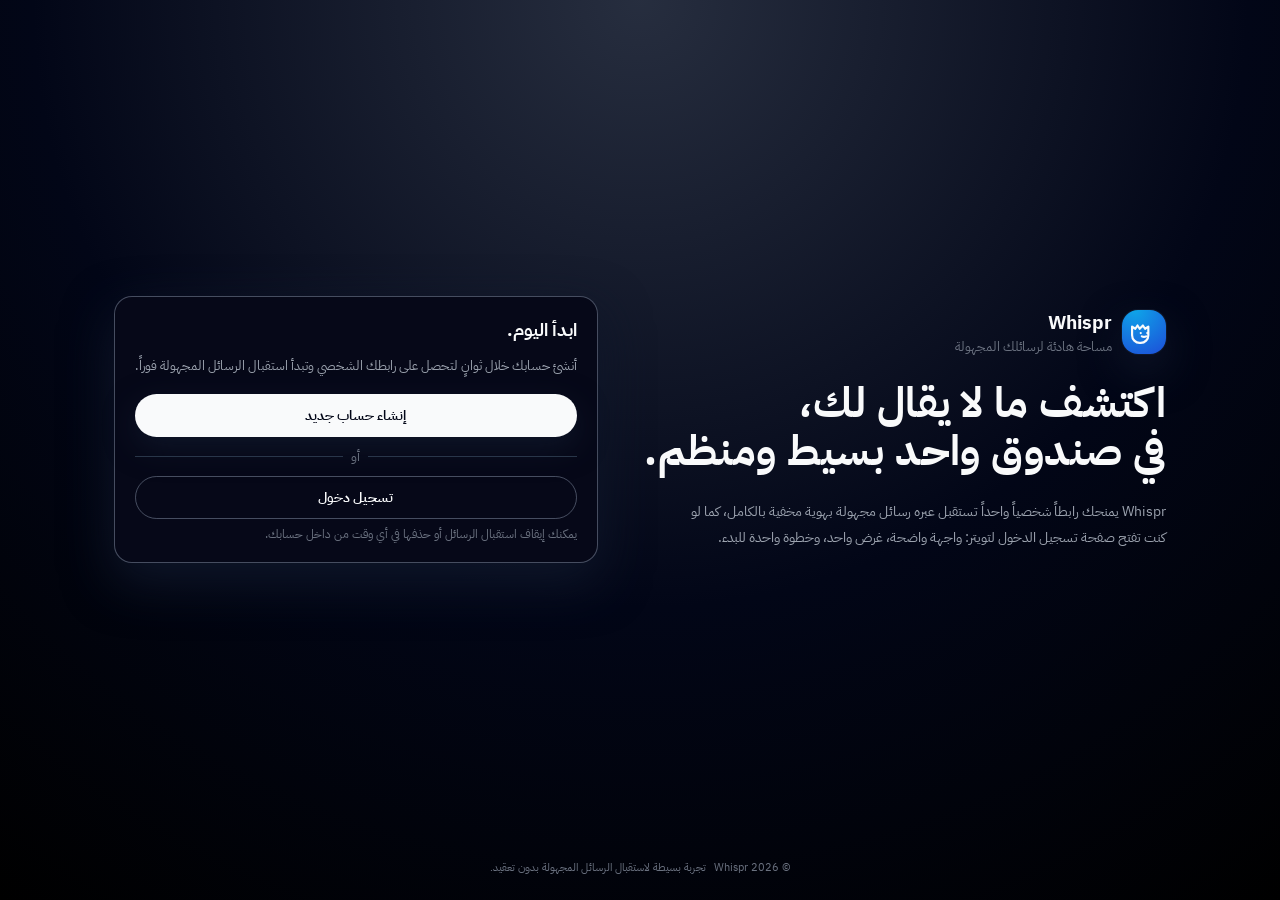
==== landing.html @ b6a21932 "redesign: rebuild landing.html into a two-column layout inspired by Twitter web login (large brand/m" ====
<!DOCTYPE html>
<html lang="ar" dir="rtl">
<head>
  <meta charset="UTF-8"/>
  <meta name="viewport" content="width=device-width,initial-scale=1.0"/>
  <title>Whispr — صفحة البداية</title>
  <meta name="description" content="Whispr يمنحك رابطاً شخصياً واحداً تستقبل عبره رسائل مجهولة بهوية مخفية بالكامل، في واجهة بسيطة تشبه تجربة تسجيل الدخول لتويتر."/>
  <link rel="preconnect" href="https://fonts.googleapis.com">
  <link rel="preconnect" href="https://fonts.gstatic.com" crossorigin>
  <link href="https://fonts.googleapis.com/css2?family=IBM+Plex+Sans+Arabic:wght@300;400;500;600;700&display=swap" rel="stylesheet">
  <style>
    :root{
      --bg:#000000;
      --surface:#050815;
      --surface-card:#060818;
      --border:rgba(148,163,184,.45);
      --primary:#1d9bf0;
      --primary-soft:rgba(29,155,240,.18);
      --accent:#00d4ff;
      --text:#f9fafb;
      --muted:#9ca3af;
      --muted-soft:#6b7280;
      --r-lg:18px;--r-full:999px;
      --ease:cubic-bezier(.25,.8,.25,1);
      --font:'IBM Plex Sans Arabic',system-ui,sans-serif;
    }
    *,*::before,*::after{box-sizing:border-box;margin:0;padding:0;}
    html,body{min-height:100%;}
    body{
      font-family:var(--font);
      background:radial-gradient(circle at top,rgba(15,23,42,.9),#020617 55%,#000 100%);
      color:var(--text);
      -webkit-font-smoothing:antialiased;
      text-rendering:optimizeLegibility;
    }
    a{text-decoration:none;color:inherit;}
    button{font-family:var(--font);cursor:pointer;border:none;background:none;}

    .shell{
      min-height:100vh;
      display:flex;flex-direction:column;
      padding:16px 16px 24px;
    }
    .content{
      flex:1;
      max-width:1120px;
      margin:0 auto;
      display:grid;
      grid-template-columns:minmax(0,1.1fr) minmax(0,1fr);
      gap:36px;
      align-items:center;
    }

    .brand-side{
      display:flex;flex-direction:column;gap:24px;
    }
    .brand-logo{
      display:flex;align-items:center;gap:10px;
    }
    .brand-mark{
      width:44px;height:44px;border-radius:16px;
      display:flex;align-items:center;justify-content:center;
      background:radial-gradient(circle at 30% 0%,#0ea5e9,#1d4ed8);
      box-shadow:0 0 0 1px rgba(15,23,42,1),0 16px 40px rgba(15,23,42,1);
    }
    .brand-mark svg{color:#f9fafb;}
    .brand-text-main{font-size:1.2rem;font-weight:700;}
    .brand-text-sub{font-size:.8rem;color:var(--muted-soft);}

    .brand-heading{
      font-size:clamp(2rem,3.3vw,2.6rem);
      line-height:1.15;font-weight:800;
      letter-spacing:.01em;
    }
    .brand-heading span{
      display:block;
    }

    .brand-copy{
      font-size:.9rem;color:var(--muted);
      max-width:30rem;line-height:1.8;
    }

    .auth-side{
      display:flex;flex-direction:column;gap:16px;
      align-items:stretch;
    }
    .auth-card{
      border-radius:var(--r-lg);
      padding:20px 20px 18px;
      background:var(--surface-card);
      border:1px solid rgba(148,163,184,.45);
      box-shadow:0 18px 50px rgba(15,23,42,1);
    }
    .auth-title{
      font-size:1.1rem;font-weight:700;margin-bottom:12px;
    }
    .auth-sub{
      font-size:.82rem;color:var(--muted);margin-bottom:18px;line-height:1.6;
    }

    .btn{
      display:inline-flex;align-items:center;justify-content:center;gap:6px;
      padding:10px 16px;border-radius:var(--r-full);
      font-size:.85rem;font-weight:600;
      border:1px solid transparent;white-space:nowrap;width:100%;
      transition:background .18s var(--ease),border-color .18s var(--ease),transform .18s var(--ease),box-shadow .18s var(--ease),color .18s var(--ease);
    }
    .btn-primary{
      background:#f9fafb;color:#020617;
      box-shadow:0 10px 30px rgba(15,23,42,.9);
    }
    .btn-primary:hover{transform:translateY(-1px);box-shadow:0 18px 40px rgba(15,23,42,1);}
    .btn-outline{
      background:transparent;
      border-color:var(--border);
      color:var(--text);
    }
    .btn-outline:hover{background:#020617;}

    .auth-divider{
      display:flex;align-items:center;gap:8px;margin:10px 0;font-size:.8rem;color:var(--muted-soft);
    }
    .auth-divider::before,
    .auth-divider::after{
      content:"";flex:1;height:1px;background:rgba(51,65,85,.8);
    }

    .hint{
      font-size:.78rem;color:var(--muted-soft);margin-top:6px;line-height:1.5;
    }

    .footer{
      max-width:1120px;margin:16px auto 0;
      font-size:.7rem;color:var(--muted-soft);
      display:flex;flex-wrap:wrap;gap:8px;justify-content:flex-start;
    }

    @media (max-width:900px){
      .shell{padding:12px 14px 18px;}
      .content{grid-template-columns:1fr;gap:28px;}
      .brand-side{margin-top:32px;}
      .brand-heading{font-size:clamp(1.8rem,5vw,2.1rem);}
      .brand-copy{font-size:.86rem;}
      .auth-side{max-width:360px;}
    }
  </style>
</head>
<body>
  <div class="shell">
    <main class="content" aria-label="صفحة البداية لـ Whispr">
      <section class="brand-side" aria-label="تعريف Whispr">
        <div class="brand-logo">
          <div class="brand-mark" aria-hidden="true">
            <svg width="26" height="26" viewBox="0 0 24 24" fill="none" stroke="currentColor" stroke-width="2" stroke-linecap="round" stroke-linejoin="round">
              <path d="M4 9l2-3 2 3 3-3 2 3 3-2v8a7 7 0 0 1-7 7h-1a7 7 0 0 1-7-7V7z"/>
              <path d="M9 13h.01"/>
              <path d="M15 13h.01"/>
              <path d="M10 16c.5.3 1.1.5 2 .5s1.5-.2 2-.5"/>
            </svg>
          </div>
          <div>
            <div class="brand-text-main">Whispr</div>
            <div class="brand-text-sub">مساحة هادئة لرسائلك المجهولة</div>
          </div>
        </div>
        <h1 class="brand-heading">
          <span>اكتشف ما لا يقال لك،</span>
          <span>في صندوق واحد بسيط ومنظم.</span>
        </h1>
        <p class="brand-copy">
          Whispr يمنحك رابطاً شخصياً واحداً تستقبل عبره رسائل مجهولة بهوية مخفية بالكامل، كما لو كنت تفتح صفحة تسجيل الدخول لتويتر: واجهة واضحة، غرض واحد، وخطوة واحدة للبدء.
        </p>
      </section>

      <section class="auth-side" aria-label="بدء استخدام Whispr">
        <div class="auth-card">
          <h2 class="auth-title">ابدأ اليوم.</h2>
          <p class="auth-sub">
            أنشئ حسابك خلال ثوانٍ لتحصل على رابطك الشخصي وتبدأ استقبال الرسائل المجهولة فوراً.
          </p>
          <a href="index.html#register" class="btn btn-primary">إنشاء حساب جديد</a>
          <div class="auth-divider">أو</div>
          <a href="index.html#login" class="btn btn-outline">تسجيل دخول</a>
          <p class="hint">يمكنك إيقاف استقبال الرسائل أو حذفها في أي وقت من داخل حسابك.</p>
        </div>
      </section>
    </main>

    <footer class="footer" aria-label="معلومات إضافية">
      <span>© 2026 Whispr</span>
      <span>تجربة بسيطة لاستقبال الرسائل المجهولة بدون تعقيد.</span>
    </footer>
  </div>
</body>
</html>
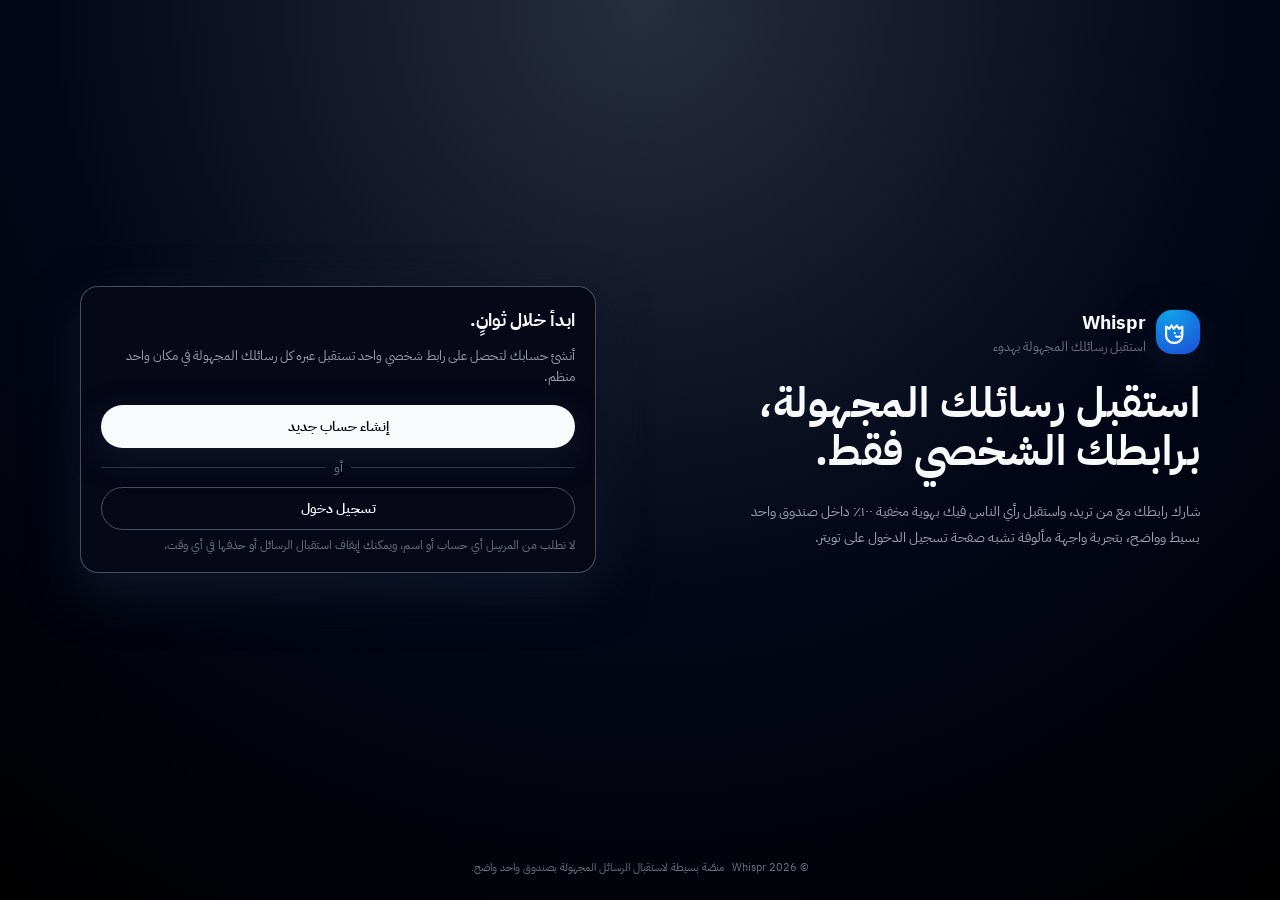
==== commit 6e044c28: "copy: align Twitter-inspired layout with the original core headline and description of Whispr (استقب" ====
--- a/landing.html
+++ b/landing.html
@@ -4,7 +4,7 @@
   <meta charset="UTF-8"/>
   <meta name="viewport" content="width=device-width,initial-scale=1.0"/>
   <title>Whispr — صفحة البداية</title>
-  <meta name="description" content="Whispr يمنحك رابطاً شخصياً واحداً تستقبل عبره رسائل مجهولة بهوية مخفية بالكامل، في واجهة بسيطة تشبه تجربة تسجيل الدخول لتويتر."/>
+  <meta name="description" content="Whispr يمنحك رابطاً شخصياً واحداً تستقبل عبره رسائل مجهولة بهوية مخفية بالكامل، في واجهة بسيطة مستوحاة من تجربة تسجيل الدخول لتويتر."/>
   <link rel="preconnect" href="https://fonts.googleapis.com">
   <link rel="preconnect" href="https://fonts.gstatic.com" crossorigin>
   <link href="https://fonts.googleapis.com/css2?family=IBM+Plex+Sans+Arabic:wght@300;400;500;600;700&display=swap" rel="stylesheet">
@@ -161,35 +161,35 @@
           </div>
           <div>
             <div class="brand-text-main">Whispr</div>
-            <div class="brand-text-sub">مساحة هادئة لرسائلك المجهولة</div>
+            <div class="brand-text-sub">استقبل رسائلك المجهولة بهدوء</div>
           </div>
         </div>
         <h1 class="brand-heading">
-          <span>اكتشف ما لا يقال لك،</span>
-          <span>في صندوق واحد بسيط ومنظم.</span>
+          <span>استقبل رسائلك المجهولة،</span>
+          <span>برابطك الشخصي فقط.</span>
         </h1>
         <p class="brand-copy">
-          Whispr يمنحك رابطاً شخصياً واحداً تستقبل عبره رسائل مجهولة بهوية مخفية بالكامل، كما لو كنت تفتح صفحة تسجيل الدخول لتويتر: واجهة واضحة، غرض واحد، وخطوة واحدة للبدء.
+          شارك رابطك مع من تريد، واستقبل رأي الناس فيك بهوية مخفية ١٠٠٪ داخل صندوق واحد بسيط وواضح، بتجربة واجهة مألوفة تشبه صفحة تسجيل الدخول على تويتر.
         </p>
       </section>
 
       <section class="auth-side" aria-label="بدء استخدام Whispr">
         <div class="auth-card">
-          <h2 class="auth-title">ابدأ اليوم.</h2>
+          <h2 class="auth-title">ابدأ خلال ثوانٍ.</h2>
           <p class="auth-sub">
-            أنشئ حسابك خلال ثوانٍ لتحصل على رابطك الشخصي وتبدأ استقبال الرسائل المجهولة فوراً.
+            أنشئ حسابك لتحصل على رابط شخصي واحد تستقبل عبره كل رسائلك المجهولة في مكان واحد منظم.
           </p>
           <a href="index.html#register" class="btn btn-primary">إنشاء حساب جديد</a>
           <div class="auth-divider">أو</div>
           <a href="index.html#login" class="btn btn-outline">تسجيل دخول</a>
-          <p class="hint">يمكنك إيقاف استقبال الرسائل أو حذفها في أي وقت من داخل حسابك.</p>
+          <p class="hint">لا نطلب من المرسِل أي حساب أو اسم، ويمكنك إيقاف استقبال الرسائل أو حذفها في أي وقت.</p>
         </div>
       </section>
     </main>
 
     <footer class="footer" aria-label="معلومات إضافية">
       <span>© 2026 Whispr</span>
-      <span>تجربة بسيطة لاستقبال الرسائل المجهولة بدون تعقيد.</span>
+      <span>منصّة بسيطة لاستقبال الرسائل المجهولة بصندوق واحد واضح.</span>
     </footer>
   </div>
 </body>
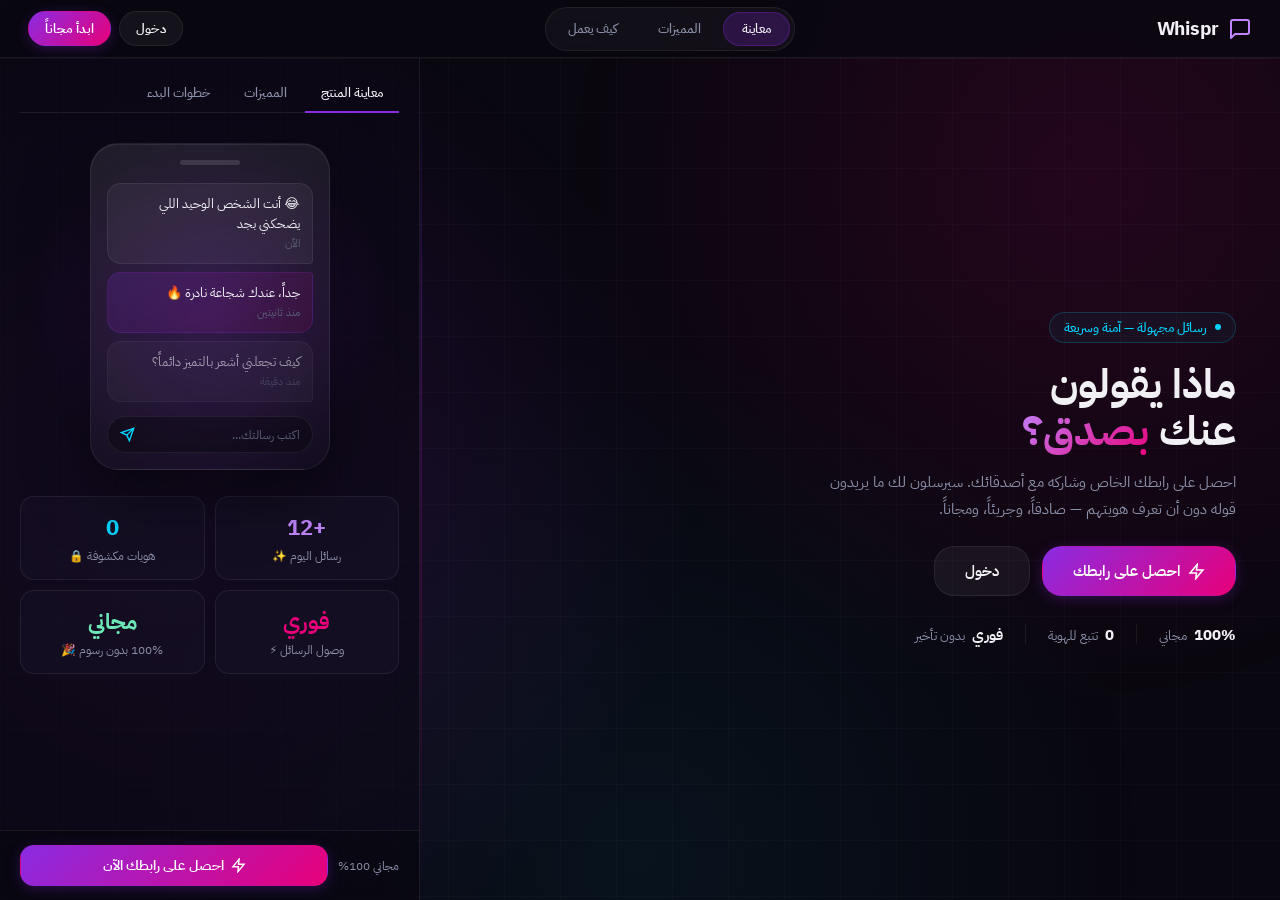
==== commit 47af1560: "restore: bring landing.html back to the original single-screen dashboard-style landing with phone pr" ====
--- a/landing.html
+++ b/landing.html
@@ -1,196 +1,519 @@
 <!DOCTYPE html>
 <html lang="ar" dir="rtl">
 <head>
-  <meta charset="UTF-8"/>
-  <meta name="viewport" content="width=device-width,initial-scale=1.0"/>
-  <title>Whispr — صفحة البداية</title>
-  <meta name="description" content="Whispr يمنحك رابطاً شخصياً واحداً تستقبل عبره رسائل مجهولة بهوية مخفية بالكامل، في واجهة بسيطة مستوحاة من تجربة تسجيل الدخول لتويتر."/>
-  <link rel="preconnect" href="https://fonts.googleapis.com">
-  <link rel="preconnect" href="https://fonts.gstatic.com" crossorigin>
-  <link href="https://fonts.googleapis.com/css2?family=IBM+Plex+Sans+Arabic:wght@300;400;500;600;700&display=swap" rel="stylesheet">
-  <style>
-    :root{
-      --bg:#000000;
-      --surface:#050815;
-      --surface-card:#060818;
-      --border:rgba(148,163,184,.45);
-      --primary:#1d9bf0;
-      --primary-soft:rgba(29,155,240,.18);
-      --accent:#00d4ff;
-      --text:#f9fafb;
-      --muted:#9ca3af;
-      --muted-soft:#6b7280;
-      --r-lg:18px;--r-full:999px;
-      --ease:cubic-bezier(.25,.8,.25,1);
-      --font:'IBM Plex Sans Arabic',system-ui,sans-serif;
-    }
-    *,*::before,*::after{box-sizing:border-box;margin:0;padding:0;}
-    html,body{min-height:100%;}
-    body{
-      font-family:var(--font);
-      background:radial-gradient(circle at top,rgba(15,23,42,.9),#020617 55%,#000 100%);
-      color:var(--text);
-      -webkit-font-smoothing:antialiased;
-      text-rendering:optimizeLegibility;
-    }
-    a{text-decoration:none;color:inherit;}
-    button{font-family:var(--font);cursor:pointer;border:none;background:none;}
-
-    .shell{
-      min-height:100vh;
-      display:flex;flex-direction:column;
-      padding:16px 16px 24px;
-    }
-    .content{
-      flex:1;
-      max-width:1120px;
-      margin:0 auto;
-      display:grid;
-      grid-template-columns:minmax(0,1.1fr) minmax(0,1fr);
-      gap:36px;
-      align-items:center;
-    }
-
-    .brand-side{
-      display:flex;flex-direction:column;gap:24px;
-    }
-    .brand-logo{
-      display:flex;align-items:center;gap:10px;
-    }
-    .brand-mark{
-      width:44px;height:44px;border-radius:16px;
-      display:flex;align-items:center;justify-content:center;
-      background:radial-gradient(circle at 30% 0%,#0ea5e9,#1d4ed8);
-      box-shadow:0 0 0 1px rgba(15,23,42,1),0 16px 40px rgba(15,23,42,1);
-    }
-    .brand-mark svg{color:#f9fafb;}
-    .brand-text-main{font-size:1.2rem;font-weight:700;}
-    .brand-text-sub{font-size:.8rem;color:var(--muted-soft);}
-
-    .brand-heading{
-      font-size:clamp(2rem,3.3vw,2.6rem);
-      line-height:1.15;font-weight:800;
-      letter-spacing:.01em;
-    }
-    .brand-heading span{
-      display:block;
-    }
-
-    .brand-copy{
-      font-size:.9rem;color:var(--muted);
-      max-width:30rem;line-height:1.8;
-    }
-
-    .auth-side{
-      display:flex;flex-direction:column;gap:16px;
-      align-items:stretch;
-    }
-    .auth-card{
-      border-radius:var(--r-lg);
-      padding:20px 20px 18px;
-      background:var(--surface-card);
-      border:1px solid rgba(148,163,184,.45);
-      box-shadow:0 18px 50px rgba(15,23,42,1);
-    }
-    .auth-title{
-      font-size:1.1rem;font-weight:700;margin-bottom:12px;
-    }
-    .auth-sub{
-      font-size:.82rem;color:var(--muted);margin-bottom:18px;line-height:1.6;
-    }
-
-    .btn{
-      display:inline-flex;align-items:center;justify-content:center;gap:6px;
-      padding:10px 16px;border-radius:var(--r-full);
-      font-size:.85rem;font-weight:600;
-      border:1px solid transparent;white-space:nowrap;width:100%;
-      transition:background .18s var(--ease),border-color .18s var(--ease),transform .18s var(--ease),box-shadow .18s var(--ease),color .18s var(--ease);
-    }
-    .btn-primary{
-      background:#f9fafb;color:#020617;
-      box-shadow:0 10px 30px rgba(15,23,42,.9);
-    }
-    .btn-primary:hover{transform:translateY(-1px);box-shadow:0 18px 40px rgba(15,23,42,1);}
-    .btn-outline{
-      background:transparent;
-      border-color:var(--border);
-      color:var(--text);
-    }
-    .btn-outline:hover{background:#020617;}
-
-    .auth-divider{
-      display:flex;align-items:center;gap:8px;margin:10px 0;font-size:.8rem;color:var(--muted-soft);
-    }
-    .auth-divider::before,
-    .auth-divider::after{
-      content:"";flex:1;height:1px;background:rgba(51,65,85,.8);
-    }
-
-    .hint{
-      font-size:.78rem;color:var(--muted-soft);margin-top:6px;line-height:1.5;
-    }
-
-    .footer{
-      max-width:1120px;margin:16px auto 0;
-      font-size:.7rem;color:var(--muted-soft);
-      display:flex;flex-wrap:wrap;gap:8px;justify-content:flex-start;
-    }
-
-    @media (max-width:900px){
-      .shell{padding:12px 14px 18px;}
-      .content{grid-template-columns:1fr;gap:28px;}
-      .brand-side{margin-top:32px;}
-      .brand-heading{font-size:clamp(1.8rem,5vw,2.1rem);}
-      .brand-copy{font-size:.86rem;}
-      .auth-side{max-width:360px;}
-    }
-  </style>
+<meta charset="UTF-8"/>
+<meta name="viewport" content="width=device-width,initial-scale=1.0"/>
+<title>Whispr — رسائل مجهولة بلا حدود</title>
+<meta name="description" content="احصل على رابطك الشخصي وابدأ تلقّي رسائل مجهولة من أي شخص. سريع، آمن، ومجاني."/>
+<link rel="preconnect" href="https://fonts.googleapis.com">
+<link rel="preconnect" href="https://fonts.gstatic.com" crossorigin>
+<link href="https://fonts.googleapis.com/css2?family=IBM+Plex+Sans+Arabic:wght@300;400;500;600;700&display=swap" rel="stylesheet">
+<style>
+:root{
+  --bg:#09070f;--surface:rgba(22,16,38,.78);--surface-2:rgba(28,20,46,.9);
+  --border:rgba(255,255,255,.07);--border-h:rgba(255,255,255,.16);
+  --primary:#8a2be2;--primary-h:#9d4edd;--secondary:#e8007a;--accent:#00d4ff;
+  --text:#f1f0f5;--muted:#8b8fa8;--dim:#5a5e75;
+  --r-xl:20px;--r-lg:14px;--r-md:10px;--r-sm:7px;--r-full:9999px;
+  --ease:cubic-bezier(.25,.8,.25,1);--bounce:cubic-bezier(.34,1.56,.64,1);
+  --font:'IBM Plex Sans Arabic',system-ui,sans-serif;
+  --nav-h:58px;
+}
+*,*::before,*::after{box-sizing:border-box;margin:0;padding:0;}
+html{overflow:hidden;height:100%;}
+body{
+  font-family:var(--font);background:var(--bg);color:var(--text);
+  height:100%;overflow:hidden;-webkit-font-smoothing:antialiased;
+}
+a{text-decoration:none;color:inherit;}
+button{font-family:var(--font);cursor:pointer;border:none;background:none;}
+
+.bg-fx{
+  position:fixed;inset:0;z-index:0;pointer-events:none;
+  background:
+    radial-gradient(circle at 15% 55%,rgba(138,43,226,.16),transparent 42%),
+    radial-gradient(circle at 85% 20%,rgba(232,0,122,.12),transparent 40%),
+    radial-gradient(circle at 50% 95%,rgba(0,212,255,.06),transparent 48%);
+  animation:bgFx 20s ease-in-out infinite alternate;
+}
+@keyframes bgFx{from{opacity:.8;transform:scale(1)}to{opacity:1;transform:scale(1.05)}}
+.grid-fx{
+  position:fixed;inset:0;z-index:0;pointer-events:none;
+  background-image:linear-gradient(rgba(255,255,255,.018) 1px,transparent 1px),
+    linear-gradient(90deg,rgba(255,255,255,.018) 1px,transparent 1px);
+  background-size:56px 56px;
+}
+.particles{position:fixed;inset:0;z-index:0;pointer-events:none;}
+.particle{position:absolute;border-radius:50%;opacity:0;animation:floatUp linear infinite;}
+@keyframes floatUp{
+  0%{transform:translateY(0) scale(1);opacity:0}
+  10%{opacity:.35}90%{opacity:.35}
+  100%{transform:translateY(-100vh) scale(0);opacity:0}
+}
+
+.shell{
+  position:relative;z-index:1;
+  display:grid;
+  grid-template-rows:var(--nav-h) 1fr;
+  height:100vh;width:100vw;
+  overflow:hidden;
+}
+
+.navbar{
+  grid-row:1;
+  display:flex;align-items:center;
+  padding:0 28px;
+  background:rgba(9,7,15,.75);
+  backdrop-filter:blur(22px);-webkit-backdrop-filter:blur(22px);
+  border-bottom:1px solid var(--border);
+  box-shadow:0 1px 0 rgba(255,255,255,.04);
+  gap:16px;
+}
+.logo{display:flex;align-items:center;gap:9px;font-size:1.2rem;font-weight:700;letter-spacing:-.3px;}
+.logo-icon{color:#c084fc;display:flex;flex-shrink:0;}
+.nav-tabs{
+  display:flex;gap:4px;margin:0 auto;
+  background:rgba(255,255,255,.04);border:1px solid var(--border);
+  border-radius:var(--r-full);padding:4px;
+}
+.nav-tab{
+  padding:6px 18px;border-radius:var(--r-full);
+  font-size:.83rem;font-weight:500;color:var(--muted);
+  transition:all .22s var(--ease);cursor:pointer;white-space:nowrap;
+}
+.nav-tab.active{background:rgba(138,43,226,.22);color:var(--text);border:1px solid rgba(138,43,226,.3);}
+.nav-tab:hover:not(.active){background:rgba(255,255,255,.06);color:var(--text);}
+.nav-ctas{display:flex;align-items:center;gap:8px;flex-shrink:0;}
+
+.btn{
+  display:inline-flex;align-items:center;justify-content:center;gap:7px;
+  padding:9px 20px;border-radius:var(--r-lg);
+  font-family:var(--font);font-size:.875rem;font-weight:600;
+  border:1px solid transparent;
+  transition:all .22s var(--bounce);
+  position:relative;overflow:hidden;white-space:nowrap;
+}
+.btn-primary{
+  background:linear-gradient(135deg,var(--primary),var(--secondary));
+  color:#fff;box-shadow:0 3px 14px rgba(138,43,226,.28);
+}
+.btn-primary:hover{transform:translateY(-2px);box-shadow:0 6px 22px rgba(138,43,226,.46);}
+.btn-ghost{background:rgba(255,255,255,.05);border-color:var(--border);color:var(--text);}
+.btn-ghost:hover{background:rgba(255,255,255,.09);border-color:var(--border-h);}
+.btn-xl{padding:13px 30px;font-size:.95rem;border-radius:var(--r-xl);}
+
+.main{
+  grid-row:2;
+  display:grid;
+  grid-template-columns:1fr 1px 420px;
+  overflow:hidden;
+}
+
+.hero-panel{
+  display:flex;flex-direction:column;justify-content:center;
+  padding:32px 44px;overflow:hidden;
+  position:relative;
+}
+.hero-panel::after{
+  content:'';position:absolute;top:0;bottom:0;left:0;width:1px;
+  background:linear-gradient(180deg,transparent,rgba(138,43,226,.3) 30%,rgba(232,0,122,.2) 70%,transparent);
+}
+.eyebrow{
+  display:inline-flex;align-items:center;gap:8px;
+  color:var(--accent);border:1px solid rgba(0,212,255,.2);
+  background:rgba(0,212,255,.05);border-radius:var(--r-full);
+  padding:5px 14px;margin-bottom:18px;font-size:.82rem;font-weight:500;
+  width:fit-content;
+}
+.eyebrow-dot{width:6px;height:6px;border-radius:50%;background:var(--accent);animation:pulse 2s ease-in-out infinite;}
+@keyframes pulse{0%,100%{opacity:1;transform:scale(1)}50%{opacity:.4;transform:scale(.7)}}
+
+.hero-title{
+  font-size:clamp(1.8rem,3.2vw,3rem);
+  font-weight:700;line-height:1.15;margin-bottom:14px;
+}
+.grad{
+  background:linear-gradient(135deg,#c084fc,var(--secondary));
+  -webkit-background-clip:text;background-clip:text;-webkit-text-fill-color:transparent;
+}
+.hero-sub{font-size:.95rem;color:var(--muted);line-height:1.75;margin-bottom:24px;max-width:420px;}
+.hero-actions{display:flex;gap:12px;flex-wrap:wrap;margin-bottom:28px;}
+
+.hero-stats{display:flex;gap:22px;flex-wrap:wrap;}
+.stat-pill{display:flex;align-items:center;gap:7px;font-size:.82rem;color:var(--muted);}
+.stat-pill strong{color:var(--text);font-size:.95rem;}
+.stat-sep{width:1px;height:20px;background:var(--border);}
+
+.gutter{background:linear-gradient(180deg,transparent,rgba(138,43,226,.15) 40%,rgba(232,0,122,.1) 60%,transparent);width:1px;}
+
+.side-panel{
+  display:flex;flex-direction:column;
+  overflow:hidden;background:rgba(12,9,22,.6);
+  border-right:1px solid var(--border);
+}
+
+.panel-header{
+  padding:16px 20px 0;flex-shrink:0;
+}
+.panel-tabs{
+  display:flex;gap:2px;
+  border-bottom:1px solid var(--border);
+  padding-bottom:0;
+}
+.ptab{
+  padding:9px 16px;font-size:.8rem;font-weight:500;color:var(--muted);
+  cursor:pointer;border-bottom:2px solid transparent;
+  transition:all .2s var(--ease);white-space:nowrap;
+  margin-bottom:-1px;
+}
+.ptab.active{color:var(--text);border-bottom-color:var(--primary);}
+.ptab:hover:not(.active){color:var(--text);}
+
+.panel-body{
+  flex:1;overflow:hidden;position:relative;
+}
+.panel-view{
+  position:absolute;inset:0;padding:20px;overflow-y:auto;
+  opacity:0;transform:translateX(12px);pointer-events:none;
+  transition:opacity .28s var(--ease),transform .28s var(--ease);
+}
+.panel-view.active{opacity:1;transform:translateX(0);pointer-events:auto;}
+.panel-view::-webkit-scrollbar{width:3px;}
+.panel-view::-webkit-scrollbar-thumb{background:rgba(138,43,226,.3);border-radius:3px;}
+
+.phone-wrap{
+  display:flex;align-items:center;justify-content:center;
+  padding:10px 0;position:relative;
+}
+.phone-glow{
+  position:absolute;inset:-30px;
+  background:radial-gradient(circle,rgba(138,43,226,.2),transparent 60%);
+  pointer-events:none;
+}
+.phone{
+  width:240px;border-radius:28px;padding:16px;
+  background:linear-gradient(160deg,rgba(255,255,255,.09),rgba(255,255,255,.02));
+  border:1px solid var(--border);
+  box-shadow:0 24px 60px rgba(0,0,0,.5),inset 0 1px 0 rgba(255,255,255,.07);
+  backdrop-filter:blur(12px);
+  animation:phoneFloat 6s ease-in-out infinite alternate;
+}
+@keyframes phoneFloat{from{transform:translateY(0)}to{transform:translateY(-10px)}}
+.phone-notch{width:60px;height:5px;border-radius:5px;background:rgba(255,255,255,.12);margin:0 auto 18px;}
+.chat-bubble{
+  border-radius:14px 14px 4px 14px;padding:10px 12px;margin-bottom:8px;
+  font-size:.82rem;line-height:1.5;
+  background:rgba(255,255,255,.05);border:1px solid var(--border);
+}
+.chat-bubble.sent{
+  border-radius:14px 4px 14px 14px;
+  background:linear-gradient(135deg,rgba(138,43,226,.18),rgba(232,0,122,.1));
+  border-color:rgba(138,43,226,.2);
+}
+.bubble-time{font-size:.68rem;color:var(--dim);margin-top:3px;display:block;}
+.phone-bar{
+  margin-top:14px;display:flex;align-items:center;gap:7px;
+  background:rgba(0,0,0,.3);border:1px solid var(--border);
+  border-radius:var(--r-full);padding:8px 12px;color:var(--dim);font-size:.78rem;
+}
+.bar-icon{color:var(--accent);display:flex;margin-right:auto;}
+
+.feat-list{display:flex;flex-direction:column;gap:12px;}
+.feat-row{
+  display:flex;align-items:flex-start;gap:12px;
+  padding:14px;border-radius:var(--r-lg);
+  background:var(--surface);border:1px solid var(--border);
+  transition:border-color .2s var(--ease),transform .2s var(--ease);
+}
+.feat-row:hover{border-color:rgba(138,43,226,.3);transform:translateX(-3px);}
+.feat-ico{
+  width:38px;height:38px;flex-shrink:0;border-radius:var(--r-md);
+  display:flex;align-items:center;justify-content:center;
+  background:linear-gradient(135deg,rgba(138,43,226,.18),rgba(0,212,255,.09));
+  border:1px solid rgba(138,43,226,.18);color:#c084fc;
+}
+.feat-info h4{font-size:.88rem;font-weight:600;margin-bottom:4px;}
+.feat-info p{font-size:.78rem;color:var(--muted);line-height:1.55;}
+
+.steps-list{display:flex;flex-direction:column;gap:0;}
+.step-row{
+  display:flex;gap:14px;align-items:flex-start;
+  padding:16px 14px;position:relative;
+}
+.step-row:not(:last-child)::after{
+  content:'';position:absolute;right:27px;top:52px;bottom:0;
+  width:1px;background:linear-gradient(180deg,rgba(138,43,226,.35),transparent);
+}
+.step-num{
+  width:42px;height:42px;flex-shrink:0;border-radius:50%;
+  background:linear-gradient(135deg,var(--primary),var(--secondary));
+  color:#fff;font-size:1.05rem;font-weight:700;
+  display:flex;align-items:center;justify-content:center;
+  box-shadow:0 3px 14px rgba(138,43,226,.32);position:relative;z-index:1;
+}
+.step-body h4{font-size:.9rem;font-weight:600;margin-bottom:5px;}
+.step-body p{font-size:.8rem;color:var(--muted);line-height:1.6;}
+
+.kpi-row{
+  display:grid;grid-template-columns:1fr 1fr;gap:10px;
+  margin-top:16px;
+}
+.kpi{
+  padding:14px;border-radius:var(--r-lg);
+  background:var(--surface);border:1px solid var(--border);
+  text-align:center;
+}
+.kpi-val{font-size:1.4rem;font-weight:700;color:#c084fc;display:block;}
+.kpi-label{font-size:.73rem;color:var(--muted);margin-top:3px;display:block;}
+
+.panel-cta{
+  padding:14px 20px;flex-shrink:0;
+  border-top:1px solid var(--border);
+  background:rgba(0,0,0,.25);
+  display:flex;align-items:center;gap:10px;
+}
+.panel-cta a{flex:1;text-align:center;}
+.panel-cta-text{font-size:.75rem;color:var(--muted);flex-shrink:0;}
+
+.badge{
+  display:inline-flex;align-items:center;gap:5px;
+  padding:3px 10px;border-radius:var(--r-full);
+  font-size:.72rem;font-weight:500;
+  background:rgba(0,212,255,.08);color:var(--accent);
+  border:1px solid rgba(0,212,255,.18);
+}
+
+@media(max-width:960px){
+  .main{grid-template-columns:1fr;}
+  .gutter{display:none;}
+  .side-panel{display:none;}
+  .hero-panel{padding:28px 24px;justify-content:flex-start;padding-top:36px;}
+  .hero-panel::after{display:none;}
+  .nav-tabs{display:none;}
+  html,body{overflow:auto;}
+  .shell{height:auto;overflow:visible;}
+  .main{height:auto;}
+  .hero-panel{min-height:calc(100vh - var(--nav-h));}
+}
+@media(max-width:640px){
+  .navbar{padding:0 16px;}
+  .hero-panel{padding:24px 16px;}
+  .hero-title{font-size:clamp(1.7rem,7vw,2.6rem);}
+  .btn-xl{padding:12px 24px;font-size:.9rem;}
+  .hero-stats{gap:12px;}
+  .stat-sep{display:none;}
+}
+
+.fade-in{animation:fadeIn .5s var(--ease) both;}
+@keyframes fadeIn{from{opacity:0;transform:translateY(10px)}to{opacity:1;transform:translateY(0)}}
+.delay-1{animation-delay:.08s}.delay-2{animation-delay:.16s}
+.delay-3{animation-delay:.24s}.delay-4{animation-delay:.32s}
+</style>
 </head>
 <body>
-  <div class="shell">
-    <main class="content" aria-label="صفحة البداية لـ Whispr">
-      <section class="brand-side" aria-label="تعريف Whispr">
-        <div class="brand-logo">
-          <div class="brand-mark" aria-hidden="true">
-            <svg width="26" height="26" viewBox="0 0 24 24" fill="none" stroke="currentColor" stroke-width="2" stroke-linecap="round" stroke-linejoin="round">
-              <path d="M4 9l2-3 2 3 3-3 2 3 3-2v8a7 7 0 0 1-7 7h-1a7 7 0 0 1-7-7V7z"/>
-              <path d="M9 13h.01"/>
-              <path d="M15 13h.01"/>
-              <path d="M10 16c.5.3 1.1.5 2 .5s1.5-.2 2-.5"/>
-            </svg>
+
+<div class="bg-fx"></div>
+<div class="grid-fx"></div>
+<div class="particles" id="particles"></div>
+
+<div class="shell">
+
+  <nav class="navbar">
+    <a href="index.html" class="logo">
+      <span class="logo-icon">
+        <svg width="24" height="24" viewBox="0 0 24 24" fill="none" stroke="currentColor" stroke-width="2" stroke-linecap="round" stroke-linejoin="round">
+          <path d="M21 15a2 2 0 0 1-2 2H7l-4 4V5a2 2 0 0 1 2-2h14a2 2 0 0 1 2 2z"/>
+        </svg>
+      </span>
+      Whispr
+    </a>
+    <div class="nav-tabs" role="tablist">
+      <button class="nav-tab active" data-panel="preview" role="tab">معاينة</button>
+      <button class="nav-tab" data-panel="features" role="tab">المميزات</button>
+      <button class="nav-tab" data-panel="howto" role="tab">كيف يعمل</button>
+    </div>
+    <div class="nav-ctas">
+      <a href="index.html#login" class="btn btn-ghost" style="padding:7px 16px;font-size:.82rem;border-radius:var(--r-full);">دخول</a>
+      <a href="index.html#register" class="btn btn-primary" style="padding:7px 16px;font-size:.82rem;border-radius:var(--r-full);">ابدأ مجاناً</a>
+    </div>
+  </nav>
+
+  <div class="main">
+
+    <div class="hero-panel">
+      <div class="eyebrow fade-in">
+        <span class="eyebrow-dot"></span>
+        رسائل مجهولة — آمنة وسريعة
+      </div>
+      <h1 class="hero-title fade-in delay-1">
+        ماذا يقولون<br>عنك <span class="grad">بصدق؟</span>
+      </h1>
+      <p class="hero-sub fade-in delay-2">
+        احصل على رابطك الخاص وشاركه مع أصدقائك. سيرسلون لك ما يريدون قوله دون أن تعرف هويتهم — صادقاً، وجريئاً، ومجاناً.
+      </p>
+      <div class="hero-actions fade-in delay-3">
+        <a href="index.html#register" class="btn btn-primary btn-xl">
+          <svg width="17" height="17" viewBox="0 0 24 24" fill="none" stroke="currentColor" stroke-width="2.2"><path d="M13 2L3 14h9l-1 8 10-12h-9l1-8z"/></svg>
+          احصل على رابطك
+        </a>
+        <a href="index.html#login" class="btn btn-ghost btn-xl">دخول</a>
+      </div>
+      <div class="hero-stats fade-in delay-4">
+        <div class="stat-pill"><strong>100%</strong> مجاني</div>
+        <div class="stat-sep"></div>
+        <div class="stat-pill"><strong>0</strong> تتبع للهوية</div>
+        <div class="stat-sep"></div>
+        <div class="stat-pill"><strong>فوري</strong> بدون تأخير</div>
+      </div>
+    </div>
+
+    <div class="gutter"></div>
+
+    <div class="side-panel">
+      <div class="panel-header">
+        <div class="panel-tabs" role="tablist">
+          <button class="ptab active" data-view="preview" role="tab">معاينة المنتج</button>
+          <button class="ptab" data-view="features" role="tab">المميزات</button>
+          <button class="ptab" data-view="howto" role="tab">خطوات البدء</button>
+        </div>
+      </div>
+
+      <div class="panel-body">
+
+        <div class="panel-view active" id="view-preview">
+          <div class="phone-wrap">
+            <div class="phone-glow"></div>
+            <div class="phone">
+              <div class="phone-notch"></div>
+              <div class="chat-bubble">
+                😂 أنت الشخص الوحيد اللي يضحكني بجد
+                <span class="bubble-time">الآن</span>
+              </div>
+              <div class="chat-bubble sent">
+                جداً، عندك شجاعة نادرة 🔥
+                <span class="bubble-time">منذ ثانيتين</span>
+              </div>
+              <div class="chat-bubble" style="opacity:.6">
+                كيف تجعلني أشعر بالتميز دائماً؟
+                <span class="bubble-time">منذ دقيقة</span>
+              </div>
+              <div class="phone-bar">
+                <span>اكتب رسالتك...</span>
+                <span class="bar-icon">
+                  <svg width="15" height="15" viewBox="0 0 24 24" fill="none" stroke="currentColor" stroke-width="2.2"><path d="M22 2L11 13"/><path d="M22 2L15 22l-4-9-9-4 20-7z"/></svg>
+                </span>
+              </div>
+            </div>
           </div>
-          <div>
-            <div class="brand-text-main">Whispr</div>
-            <div class="brand-text-sub">استقبل رسائلك المجهولة بهدوء</div>
+          <div class="kpi-row">
+            <div class="kpi"><span class="kpi-val">+12</span><span class="kpi-label">رسائل اليوم ✨</span></div>
+            <div class="kpi"><span class="kpi-val" style="color:var(--accent);">0</span><span class="kpi-label">هويات مكشوفة 🔒</span></div>
+            <div class="kpi"><span class="kpi-val" style="color:var(--secondary);">فوري</span><span class="kpi-label">وصول الرسائل ⚡</span></div>
+            <div class="kpi"><span class="kpi-val" style="color:#6ee7b7;">مجاني</span><span class="kpi-label">100% بدون رسوم 🎉</span></div>
           </div>
         </div>
-        <h1 class="brand-heading">
-          <span>استقبل رسائلك المجهولة،</span>
-          <span>برابطك الشخصي فقط.</span>
-        </h1>
-        <p class="brand-copy">
-          شارك رابطك مع من تريد، واستقبل رأي الناس فيك بهوية مخفية ١٠٠٪ داخل صندوق واحد بسيط وواضح، بتجربة واجهة مألوفة تشبه صفحة تسجيل الدخول على تويتر.
-        </p>
-      </section>
-
-      <section class="auth-side" aria-label="بدء استخدام Whispr">
-        <div class="auth-card">
-          <h2 class="auth-title">ابدأ خلال ثوانٍ.</h2>
-          <p class="auth-sub">
-            أنشئ حسابك لتحصل على رابط شخصي واحد تستقبل عبره كل رسائلك المجهولة في مكان واحد منظم.
-          </p>
-          <a href="index.html#register" class="btn btn-primary">إنشاء حساب جديد</a>
-          <div class="auth-divider">أو</div>
-          <a href="index.html#login" class="btn btn-outline">تسجيل دخول</a>
-          <p class="hint">لا نطلب من المرسِل أي حساب أو اسم، ويمكنك إيقاف استقبال الرسائل أو حذفها في أي وقت.</p>
+
+        <div class="panel-view" id="view-features">
+          <div class="feat-list">
+            <div class="feat-row">
+              <div class="feat-ico"><svg width="19" height="19" viewBox="0 0 24 24" fill="none" stroke="currentColor" stroke-width="2"><path d="M10 13a5 5 0 0 0 7.54.54l3-3a5 5 0 0 0-7.07-7.07l-1.72 1.71"/><path d="M14 11a5 5 0 0 0-7.54-.54l-3 3a5 5 0 0 0 7.07 7.07l1.71-1.71"/></svg></div>
+              <div class="feat-info"><h4>رابط شخصي فوري</h4><p>احصل على <span style="color:var(--accent);font-family:monospace;font-size:.75rem;">whispr/u/اسمك</span> فور التسجيل وشاركه أينما تريد.</p></div>
+            </div>
+            <div class="feat-row">
+              <div class="feat-ico"><svg width="19" height="19" viewBox="0 0 24 24" fill="none" stroke="currentColor" stroke-width="2"><path d="M17 21v-2a4 4 0 0 0-4-4H5a4 4 0 0 0-4 4v2"/><circle cx="9" cy="7" r="4"/><path d="M23 21v-2a4 4 0 0 0-3-3.87"/><path d="M16 3.13a4 4 0 0 1 0 7.75"/></svg></div>
+              <div class="feat-info"><h4>مجهولية تامة</h4><p>لا تعرف هوية المُرسل إطلاقاً، فيحكي الناس آراءهم الحقيقية بكل حرية.</p></div>
+            </div>
+            <div class="feat-row">
+              <div class="feat-ico"><svg width="19" height="19" viewBox="0 0 24 24" fill="none" stroke="currentColor" stroke-width="2"><path d="M21 15a2 2 0 0 1-2 2H7l-4 4V5a2 2 0 0 1 2-2h14a2 2 0 0 1 2 2z"/></svg></div>
+              <div class="feat-info"><h4>ردود مجهولة</h4><p>يمكنك الرد على الرسائل بشكل مجهول دون كشف هويتك.</p></div>
+            </div>
+            <div class="feat-row">
+              <div class="feat-ico"><svg width="19" height="19" viewBox="0 0 24 24" fill="none" stroke="currentColor" stroke-width="2"><path d="M12 22s8-4 8-10V5l-8-3-8 3v7c0 6 8 10 8 10z"/></svg></div>
+              <div class="feat-info"><h4>حماية من الإزعاج</h4><p>حظر أي مُرسل مزعج بضغطة واحدة — بدون رسائل غير مرغوبة.</p></div>
+            </div>
+            <div class="feat-row">
+              <div class="feat-ico"><svg width="19" height="19" viewBox="0 0 24 24" fill="none" stroke="currentColor" stroke-width="2"><circle cx="12" cy="12" r="10"/><polyline points="12 6 12 12 16 14"/></svg></div>
+              <div class="feat-info"><h4>وصول فوري</h4><p>لا تأكيد بريد، لا إعداد معقد — سجّل وابدأ خلال ثوانٍ.</p></div>
+            </div>
+          </div>
         </div>
-      </section>
-    </main>
-
-    <footer class="footer" aria-label="معلومات إضافية">
-      <span>© 2026 Whispr</span>
-      <span>منصّة بسيطة لاستقبال الرسائل المجهولة بصندوق واحد واضح.</span>
-    </footer>
+
+        <div class="panel-view" id="view-howto">
+          <div class="steps-list">
+            <div class="step-row">
+              <div class="step-num">١</div>
+              <div class="step-body"><h4>سجّل حسابك</h4><p>أنشئ حسابك بالبريد الإلكتروني وكلمة مرور — مباشرة بدون تأكيد.</p></div>
+            </div>
+            <div class="step-row">
+              <div class="step-num">٢</div>
+              <div class="step-body"><h4>شارك رابطك</h4><p>انسخ رابطك الشخصي وشاركه على تويتر، سناب، واتساب — أينما تريد.</p></div>
+            </div>
+            <div class="step-row">
+              <div class="step-num">٣</div>
+              <div class="step-body"><h4>استقبل الرسائل</h4><p>اقرأ ما يقوله الناس عنك بصدق، ورد عليهم إن أردت — كل ذلك بشكل مجهول.</p></div>
+            </div>
+          </div>
+          <div style="margin-top:20px;padding:16px;background:var(--surface);border:1px solid rgba(138,43,226,.2);border-radius:var(--r-lg);">
+            <div class="badge" style="margin-bottom:10px;">
+              <svg width="11" height="11" viewBox="0 0 24 24" fill="none" stroke="currentColor" stroke-width="2.5"><path d="M13 2L3 14h9l-1 8 10-12h-9l1-8z"/></svg>
+              ابدأ الآن
+            </div>
+            <p style="font-size:.82rem;color:var(--muted);line-height:1.6;">جاهز تعرف رأيهم الحقيقي؟ انضم الآن واحصل على رابطك المجاني في ثوانٍ.</p>
+          </div>
+        </div>
+
+      </div>
+
+      <div class="panel-cta">
+        <span class="panel-cta-text">مجاني 100%</span>
+        <a href="index.html#register" class="btn btn-primary" style="flex:1;justify-content:center;">
+          <svg width="15" height="15" viewBox="0 0 24 24" fill="none" stroke="currentColor" stroke-width="2.2"><path d="M13 2L3 14h9l-1 8 10-12h-9l1-8z"/></svg>
+          احصل على رابطك الآن
+        </a>
+      </div>
+    </div>
+
   </div>
+</div>
+
+<script>
+(function(){
+  const c=document.getElementById('particles');
+  const cols=['#8a2be2','#e8007a','#00d4ff','#c084fc'];
+  for(let i=0;i<18;i++){
+    const p=document.createElement('div');
+    p.className='particle';
+    const s=Math.random()*4+2;
+    p.style.cssText='width:'+s+'px;height:'+s+'px;background:'+cols[~~(Math.random()*cols.length)]+';left:'+Math.random()*100+'%;bottom:'+Math.random()*20+'%;animation-duration:'+(Math.random()*14+8)+'s;animation-delay:'+(Math.random()*12)+'s;';
+    c.appendChild(p);
+  }
+})();
+
+document.querySelectorAll('.nav-tab').forEach(function(btn){
+  btn.addEventListener('click',function(){
+    var target=btn.dataset.panel;
+    document.querySelectorAll('.nav-tab').forEach(function(b){b.classList.remove('active');});
+    btn.classList.add('active');
+    var ptab=document.querySelector('.ptab[data-view="'+target+'"]');
+    if(ptab) ptab.click();
+  });
+});
+
+document.querySelectorAll('.ptab').forEach(function(btn){
+  btn.addEventListener('click',function(){
+    var target=btn.dataset.view;
+    document.querySelectorAll('.ptab').forEach(function(b){b.classList.remove('active');});
+    btn.classList.add('active');
+    document.querySelectorAll('.panel-view').forEach(function(v){v.classList.remove('active');});
+    var view=document.getElementById('view-'+target);
+    if(view) view.classList.add('active');
+    var ntab=document.querySelector('.nav-tab[data-panel="'+target+'"]');
+    if(ntab){
+      document.querySelectorAll('.nav-tab').forEach(function(b){b.classList.remove('active');});
+      ntab.classList.add('active');
+    }
+  });
+});
+</script>
 </body>
 </html>
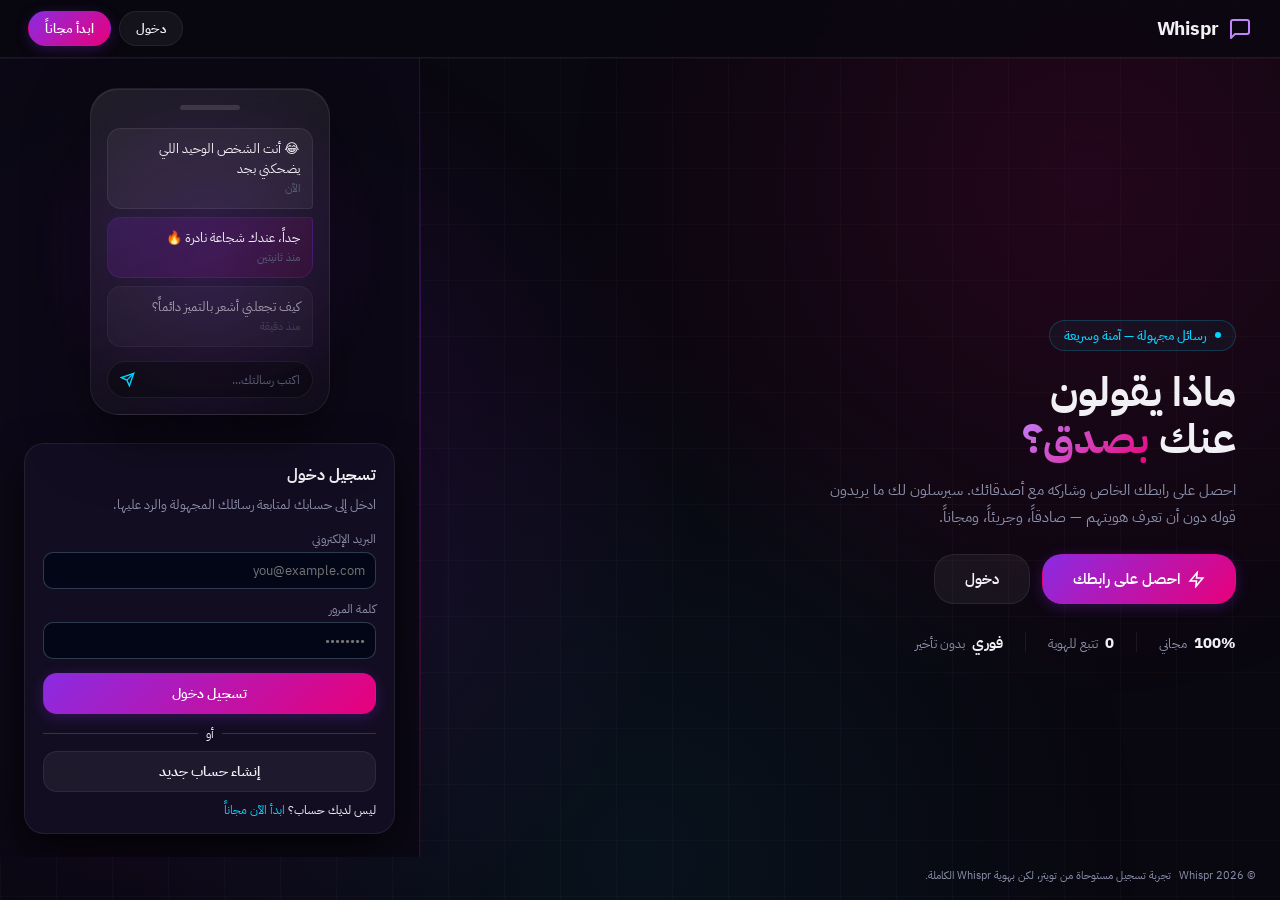
==== commit f489340f: "merge: combine original single-screen Whispr landing (hero + phone preview) with Twitter-inspired au" ====
--- a/landing.html
+++ b/landing.html
@@ -71,18 +71,7 @@
 }
 .logo{display:flex;align-items:center;gap:9px;font-size:1.2rem;font-weight:700;letter-spacing:-.3px;}
 .logo-icon{color:#c084fc;display:flex;flex-shrink:0;}
-.nav-tabs{
-  display:flex;gap:4px;margin:0 auto;
-  background:rgba(255,255,255,.04);border:1px solid var(--border);
-  border-radius:var(--r-full);padding:4px;
-}
-.nav-tab{
-  padding:6px 18px;border-radius:var(--r-full);
-  font-size:.83rem;font-weight:500;color:var(--muted);
-  transition:all .22s var(--ease);cursor:pointer;white-space:nowrap;
-}
-.nav-tab.active{background:rgba(138,43,226,.22);color:var(--text);border:1px solid rgba(138,43,226,.3);}
-.nav-tab:hover:not(.active){background:rgba(255,255,255,.06);color:var(--text);}
+.nav-spacer{margin-inline:auto;}
 .nav-ctas{display:flex;align-items:center;gap:8px;flex-shrink:0;}
 
 .btn{
@@ -105,7 +94,7 @@
 .main{
   grid-row:2;
   display:grid;
-  grid-template-columns:1fr 1px 420px;
+  grid-template-columns:1.1fr 420px;
   overflow:hidden;
 }
 
@@ -144,46 +133,17 @@
 .stat-pill strong{color:var(--text);font-size:.95rem;}
 .stat-sep{width:1px;height:20px;background:var(--border);}
 
-.gutter{background:linear-gradient(180deg,transparent,rgba(138,43,226,.15) 40%,rgba(232,0,122,.1) 60%,transparent);width:1px;}
-
 .side-panel{
   display:flex;flex-direction:column;
-  overflow:hidden;background:rgba(12,9,22,.6);
+  padding:24px 24px 20px;
+  background:rgba(12,9,22,.86);
   border-right:1px solid var(--border);
 }
-
-.panel-header{
-  padding:16px 20px 0;flex-shrink:0;
-}
-.panel-tabs{
-  display:flex;gap:2px;
-  border-bottom:1px solid var(--border);
-  padding-bottom:0;
-}
-.ptab{
-  padding:9px 16px;font-size:.8rem;font-weight:500;color:var(--muted);
-  cursor:pointer;border-bottom:2px solid transparent;
-  transition:all .2s var(--ease);white-space:nowrap;
-  margin-bottom:-1px;
-}
-.ptab.active{color:var(--text);border-bottom-color:var(--primary);}
-.ptab:hover:not(.active){color:var(--text);}
-
-.panel-body{
-  flex:1;overflow:hidden;position:relative;
-}
-.panel-view{
-  position:absolute;inset:0;padding:20px;overflow-y:auto;
-  opacity:0;transform:translateX(12px);pointer-events:none;
-  transition:opacity .28s var(--ease),transform .28s var(--ease);
-}
-.panel-view.active{opacity:1;transform:translateX(0);pointer-events:auto;}
-.panel-view::-webkit-scrollbar{width:3px;}
-.panel-view::-webkit-scrollbar-thumb{background:rgba(138,43,226,.3);border-radius:3px;}
+.side-top{flex:1;display:flex;flex-direction:column;gap:18px;align-items:stretch;justify-content:flex-start;}
 
 .phone-wrap{
   display:flex;align-items:center;justify-content:center;
-  padding:10px 0;position:relative;
+  padding:6px 0 4px;position:relative;
 }
 .phone-glow{
   position:absolute;inset:-30px;
@@ -218,78 +178,48 @@
 }
 .bar-icon{color:var(--accent);display:flex;margin-right:auto;}
 
-.feat-list{display:flex;flex-direction:column;gap:12px;}
-.feat-row{
-  display:flex;align-items:flex-start;gap:12px;
-  padding:14px;border-radius:var(--r-lg);
-  background:var(--surface);border:1px solid var(--border);
-  transition:border-color .2s var(--ease),transform .2s var(--ease);
-}
-.feat-row:hover{border-color:rgba(138,43,226,.3);transform:translateX(-3px);}
-.feat-ico{
-  width:38px;height:38px;flex-shrink:0;border-radius:var(--r-md);
-  display:flex;align-items:center;justify-content:center;
-  background:linear-gradient(135deg,rgba(138,43,226,.18),rgba(0,212,255,.09));
-  border:1px solid rgba(138,43,226,.18);color:#c084fc;
-}
-.feat-info h4{font-size:.88rem;font-weight:600;margin-bottom:4px;}
-.feat-info p{font-size:.78rem;color:var(--muted);line-height:1.55;}
-
-.steps-list{display:flex;flex-direction:column;gap:0;}
-.step-row{
-  display:flex;gap:14px;align-items:flex-start;
-  padding:16px 14px;position:relative;
-}
-.step-row:not(:last-child)::after{
-  content:'';position:absolute;right:27px;top:52px;bottom:0;
-  width:1px;background:linear-gradient(180deg,rgba(138,43,226,.35),transparent);
-}
-.step-num{
-  width:42px;height:42px;flex-shrink:0;border-radius:50%;
-  background:linear-gradient(135deg,var(--primary),var(--secondary));
-  color:#fff;font-size:1.05rem;font-weight:700;
-  display:flex;align-items:center;justify-content:center;
-  box-shadow:0 3px 14px rgba(138,43,226,.32);position:relative;z-index:1;
-}
-.step-body h4{font-size:.9rem;font-weight:600;margin-bottom:5px;}
-.step-body p{font-size:.8rem;color:var(--muted);line-height:1.6;}
-
-.kpi-row{
-  display:grid;grid-template-columns:1fr 1fr;gap:10px;
-  margin-top:16px;
-}
-.kpi{
-  padding:14px;border-radius:var(--r-lg);
-  background:var(--surface);border:1px solid var(--border);
-  text-align:center;
-}
-.kpi-val{font-size:1.4rem;font-weight:700;color:#c084fc;display:block;}
-.kpi-label{font-size:.73rem;color:var(--muted);margin-top:3px;display:block;}
-
-.panel-cta{
-  padding:14px 20px;flex-shrink:0;
-  border-top:1px solid var(--border);
-  background:rgba(0,0,0,.25);
-  display:flex;align-items:center;gap:10px;
-}
-.panel-cta a{flex:1;text-align:center;}
-.panel-cta-text{font-size:.75rem;color:var(--muted);flex-shrink:0;}
-
-.badge{
-  display:inline-flex;align-items:center;gap:5px;
-  padding:3px 10px;border-radius:var(--r-full);
-  font-size:.72rem;font-weight:500;
-  background:rgba(0,212,255,.08);color:var(--accent);
-  border:1px solid rgba(0,212,255,.18);
+.auth-card{
+  margin-top:6px;
+  border-radius:var(--r-xl);
+  padding:18px 18px 14px;
+  background:var(--surface);
+  border:1px solid var(--border);
+  box-shadow:0 18px 40px rgba(0,0,0,.7);
+}
+.auth-title{font-size:1.02rem;font-weight:700;margin-bottom:8px;}
+.auth-sub{font-size:.8rem;color:var(--muted);margin-bottom:14px;line-height:1.6;}
+.field{margin-bottom:10px;}
+.field label{display:block;font-size:.78rem;color:var(--muted);margin-bottom:4px;}
+.field input{
+  width:100%;padding:8px 10px;border-radius:10px;
+  border:1px solid rgba(51,65,85,.9);
+  background:#020617;color:var(--text);
+  font-size:.82rem;font-family:var(--font);
+  outline:none;transition:border-color .16s var(--ease),box-shadow .16s var(--ease),background .16s var(--ease);
+}
+.field input:focus{
+  border-color:var(--primary);
+  box-shadow:0 0 0 1px rgba(29,155,240,.7);
+  background:#020617;
+}
+.auth-divider{display:flex;align-items:center;gap:8px;margin:10px 0 8px;font-size:.78rem;color:var(--muted-soft);}
+.auth-divider::before,.auth-divider::after{content:"";flex:1;height:1px;background:rgba(51,65,85,.8);}
+.switcher{font-size:.78rem;color:var(--muted-soft);margin-top:8px;}
+.switcher a{color:var(--accent);}
+.hint{font-size:.75rem;color:var(--muted-soft);margin-top:8px;line-height:1.5;}
+
+.footer{
+  grid-column:1/-1;
+  padding:10px 24px 16px;
+  font-size:.7rem;color:var(--muted);
+  display:flex;flex-wrap:wrap;gap:8px;justify-content:flex-start;
 }
 
 @media(max-width:960px){
   .main{grid-template-columns:1fr;}
-  .gutter{display:none;}
-  .side-panel{display:none;}
+  .side-panel{border-right:none;border-top:1px solid var(--border);padding:20px 20px 18px;}
   .hero-panel{padding:28px 24px;justify-content:flex-start;padding-top:36px;}
   .hero-panel::after{display:none;}
-  .nav-tabs{display:none;}
   html,body{overflow:auto;}
   .shell{height:auto;overflow:visible;}
   .main{height:auto;}
@@ -302,6 +232,7 @@
   .btn-xl{padding:12px 24px;font-size:.9rem;}
   .hero-stats{gap:12px;}
   .stat-sep{display:none;}
+  .side-panel{padding:18px 16px 16px;}
 }
 
 .fade-in{animation:fadeIn .5s var(--ease) both;}
@@ -327,14 +258,10 @@
       </span>
       Whispr
     </a>
-    <div class="nav-tabs" role="tablist">
-      <button class="nav-tab active" data-panel="preview" role="tab">معاينة</button>
-      <button class="nav-tab" data-panel="features" role="tab">المميزات</button>
-      <button class="nav-tab" data-panel="howto" role="tab">كيف يعمل</button>
-    </div>
+    <div class="nav-spacer"></div>
     <div class="nav-ctas">
-      <a href="index.html#login" class="btn btn-ghost" style="padding:7px 16px;font-size:.82rem;border-radius:var(--r-full);">دخول</a>
-      <a href="index.html#register" class="btn btn-primary" style="padding:7px 16px;font-size:.82rem;border-radius:var(--r-full);">ابدأ مجاناً</a>
+      <a href="#" class="btn btn-ghost" onclick="switchForm('login');return false;" style="padding:7px 16px;font-size:.82rem;border-radius:var(--r-full);">دخول</a>
+      <a href="#" class="btn btn-primary" onclick="switchForm('register');return false;" style="padding:7px 16px;font-size:.82rem;border-radius:var(--r-full);">ابدأ مجاناً</a>
     </div>
   </nav>
 
@@ -352,11 +279,11 @@
         احصل على رابطك الخاص وشاركه مع أصدقائك. سيرسلون لك ما يريدون قوله دون أن تعرف هويتهم — صادقاً، وجريئاً، ومجاناً.
       </p>
       <div class="hero-actions fade-in delay-3">
-        <a href="index.html#register" class="btn btn-primary btn-xl">
+        <a href="#" class="btn btn-primary btn-xl" onclick="switchForm('register');return false;">
           <svg width="17" height="17" viewBox="0 0 24 24" fill="none" stroke="currentColor" stroke-width="2.2"><path d="M13 2L3 14h9l-1 8 10-12h-9l1-8z"/></svg>
           احصل على رابطك
         </a>
-        <a href="index.html#login" class="btn btn-ghost btn-xl">دخول</a>
+        <a href="#" class="btn btn-ghost btn-xl" onclick="switchForm('login');return false;">دخول</a>
       </div>
       <div class="hero-stats fade-in delay-4">
         <div class="stat-pill"><strong>100%</strong> مجاني</div>
@@ -367,113 +294,87 @@
       </div>
     </div>
 
-    <div class="gutter"></div>
-
-    <div class="side-panel">
-      <div class="panel-header">
-        <div class="panel-tabs" role="tablist">
-          <button class="ptab active" data-view="preview" role="tab">معاينة المنتج</button>
-          <button class="ptab" data-view="features" role="tab">المميزات</button>
-          <button class="ptab" data-view="howto" role="tab">خطوات البدء</button>
-        </div>
-      </div>
-
-      <div class="panel-body">
-
-        <div class="panel-view active" id="view-preview">
-          <div class="phone-wrap">
-            <div class="phone-glow"></div>
-            <div class="phone">
-              <div class="phone-notch"></div>
-              <div class="chat-bubble">
-                😂 أنت الشخص الوحيد اللي يضحكني بجد
-                <span class="bubble-time">الآن</span>
-              </div>
-              <div class="chat-bubble sent">
-                جداً، عندك شجاعة نادرة 🔥
-                <span class="bubble-time">منذ ثانيتين</span>
-              </div>
-              <div class="chat-bubble" style="opacity:.6">
-                كيف تجعلني أشعر بالتميز دائماً؟
-                <span class="bubble-time">منذ دقيقة</span>
-              </div>
-              <div class="phone-bar">
-                <span>اكتب رسالتك...</span>
-                <span class="bar-icon">
-                  <svg width="15" height="15" viewBox="0 0 24 24" fill="none" stroke="currentColor" stroke-width="2.2"><path d="M22 2L11 13"/><path d="M22 2L15 22l-4-9-9-4 20-7z"/></svg>
-                </span>
-              </div>
-            </div>
-          </div>
-          <div class="kpi-row">
-            <div class="kpi"><span class="kpi-val">+12</span><span class="kpi-label">رسائل اليوم ✨</span></div>
-            <div class="kpi"><span class="kpi-val" style="color:var(--accent);">0</span><span class="kpi-label">هويات مكشوفة 🔒</span></div>
-            <div class="kpi"><span class="kpi-val" style="color:var(--secondary);">فوري</span><span class="kpi-label">وصول الرسائل ⚡</span></div>
-            <div class="kpi"><span class="kpi-val" style="color:#6ee7b7;">مجاني</span><span class="kpi-label">100% بدون رسوم 🎉</span></div>
+    <aside class="side-panel" aria-label="معاينة المنتج ونموذج التسجيل">
+      <div class="side-top">
+        <div class="phone-wrap" aria-hidden="true">
+          <div class="phone-glow"></div>
+          <div class="phone">
+            <div class="phone-notch"></div>
+            <div class="chat-bubble">
+              😂 أنت الشخص الوحيد اللي يضحكني بجد
+              <span class="bubble-time">الآن</span>
+            </div>
+            <div class="chat-bubble sent">
+              جداً، عندك شجاعة نادرة 🔥
+              <span class="bubble-time">منذ ثانيتين</span>
+            </div>
+            <div class="chat-bubble" style="opacity:.6">
+              كيف تجعلني أشعر بالتميز دائماً؟
+              <span class="bubble-time">منذ دقيقة</span>
+            </div>
+            <div class="phone-bar">
+              <span>اكتب رسالتك...</span>
+              <span class="bar-icon">
+                <svg width="15" height="15" viewBox="0 0 24 24" fill="none" stroke="currentColor" stroke-width="2.2"><path d="M22 2L11 13"/><path d="M22 2L15 22l-4-9-9-4 20-7z"/></svg>
+              </span>
+            </div>
           </div>
         </div>
 
-        <div class="panel-view" id="view-features">
-          <div class="feat-list">
-            <div class="feat-row">
-              <div class="feat-ico"><svg width="19" height="19" viewBox="0 0 24 24" fill="none" stroke="currentColor" stroke-width="2"><path d="M10 13a5 5 0 0 0 7.54.54l3-3a5 5 0 0 0-7.07-7.07l-1.72 1.71"/><path d="M14 11a5 5 0 0 0-7.54-.54l-3 3a5 5 0 0 0 7.07 7.07l1.71-1.71"/></svg></div>
-              <div class="feat-info"><h4>رابط شخصي فوري</h4><p>احصل على <span style="color:var(--accent);font-family:monospace;font-size:.75rem;">whispr/u/اسمك</span> فور التسجيل وشاركه أينما تريد.</p></div>
-            </div>
-            <div class="feat-row">
-              <div class="feat-ico"><svg width="19" height="19" viewBox="0 0 24 24" fill="none" stroke="currentColor" stroke-width="2"><path d="M17 21v-2a4 4 0 0 0-4-4H5a4 4 0 0 0-4 4v2"/><circle cx="9" cy="7" r="4"/><path d="M23 21v-2a4 4 0 0 0-3-3.87"/><path d="M16 3.13a4 4 0 0 1 0 7.75"/></svg></div>
-              <div class="feat-info"><h4>مجهولية تامة</h4><p>لا تعرف هوية المُرسل إطلاقاً، فيحكي الناس آراءهم الحقيقية بكل حرية.</p></div>
-            </div>
-            <div class="feat-row">
-              <div class="feat-ico"><svg width="19" height="19" viewBox="0 0 24 24" fill="none" stroke="currentColor" stroke-width="2"><path d="M21 15a2 2 0 0 1-2 2H7l-4 4V5a2 2 0 0 1 2-2h14a2 2 0 0 1 2 2z"/></svg></div>
-              <div class="feat-info"><h4>ردود مجهولة</h4><p>يمكنك الرد على الرسائل بشكل مجهول دون كشف هويتك.</p></div>
-            </div>
-            <div class="feat-row">
-              <div class="feat-ico"><svg width="19" height="19" viewBox="0 0 24 24" fill="none" stroke="currentColor" stroke-width="2"><path d="M12 22s8-4 8-10V5l-8-3-8 3v7c0 6 8 10 8 10z"/></svg></div>
-              <div class="feat-info"><h4>حماية من الإزعاج</h4><p>حظر أي مُرسل مزعج بضغطة واحدة — بدون رسائل غير مرغوبة.</p></div>
-            </div>
-            <div class="feat-row">
-              <div class="feat-ico"><svg width="19" height="19" viewBox="0 0 24 24" fill="none" stroke="currentColor" stroke-width="2"><circle cx="12" cy="12" r="10"/><polyline points="12 6 12 12 16 14"/></svg></div>
-              <div class="feat-info"><h4>وصول فوري</h4><p>لا تأكيد بريد، لا إعداد معقد — سجّل وابدأ خلال ثوانٍ.</p></div>
-            </div>
-          </div>
+        <div class="auth-card" id="form-login" style="display:block;">
+          <h2 class="auth-title">تسجيل دخول</h2>
+          <p class="auth-sub">ادخل إلى حسابك لمتابعة رسائلك المجهولة والرد عليها.</p>
+          <form>
+            <div class="field">
+              <label for="login-email">البريد الإلكتروني</label>
+              <input id="login-email" type="email" autocomplete="email" placeholder="you@example.com" required>
+            </div>
+            <div class="field">
+              <label for="login-password">كلمة المرور</label>
+              <input id="login-password" type="password" autocomplete="current-password" placeholder="••••••••" required>
+            </div>
+            <button type="submit" class="btn btn-primary" style="width:100%;margin-top:4px;">تسجيل دخول</button>
+          </form>
+          <div class="auth-divider">أو</div>
+          <button class="btn btn-ghost" style="width:100%;" onclick="switchForm('register');return false;">إنشاء حساب جديد</button>
+          <p class="switcher">ليس لديك حساب؟ <a href="#" onclick="switchForm('register');return false;">ابدأ الآن مجاناً</a></p>
         </div>
 
-        <div class="panel-view" id="view-howto">
-          <div class="steps-list">
-            <div class="step-row">
-              <div class="step-num">١</div>
-              <div class="step-body"><h4>سجّل حسابك</h4><p>أنشئ حسابك بالبريد الإلكتروني وكلمة مرور — مباشرة بدون تأكيد.</p></div>
-            </div>
-            <div class="step-row">
-              <div class="step-num">٢</div>
-              <div class="step-body"><h4>شارك رابطك</h4><p>انسخ رابطك الشخصي وشاركه على تويتر، سناب، واتساب — أينما تريد.</p></div>
-            </div>
-            <div class="step-row">
-              <div class="step-num">٣</div>
-              <div class="step-body"><h4>استقبل الرسائل</h4><p>اقرأ ما يقوله الناس عنك بصدق، ورد عليهم إن أردت — كل ذلك بشكل مجهول.</p></div>
-            </div>
-          </div>
-          <div style="margin-top:20px;padding:16px;background:var(--surface);border:1px solid rgba(138,43,226,.2);border-radius:var(--r-lg);">
-            <div class="badge" style="margin-bottom:10px;">
-              <svg width="11" height="11" viewBox="0 0 24 24" fill="none" stroke="currentColor" stroke-width="2.5"><path d="M13 2L3 14h9l-1 8 10-12h-9l1-8z"/></svg>
-              ابدأ الآن
-            </div>
-            <p style="font-size:.82rem;color:var(--muted);line-height:1.6;">جاهز تعرف رأيهم الحقيقي؟ انضم الآن واحصل على رابطك المجاني في ثوانٍ.</p>
-          </div>
+        <div class="auth-card" id="form-register" style="display:none;">
+          <h2 class="auth-title">إنشاء حساب جديد</h2>
+          <p class="auth-sub">ابدأ خلال ثوانٍ واحصل على رابطك الشخصي لاستقبال الرسائل المجهولة.</p>
+          <form>
+            <div class="field">
+              <label for="reg-name">الاسم الظاهر</label>
+              <input id="reg-name" type="text" autocomplete="name" placeholder="الاسم الذي سيظهر في رابطك" required>
+            </div>
+            <div class="field">
+              <label for="reg-handle">اسم المستخدم</label>
+              <input id="reg-handle" type="text" autocomplete="username" placeholder="username" required>
+            </div>
+            <div class="field">
+              <label for="reg-email">البريد الإلكتروني</label>
+              <input id="reg-email" type="email" autocomplete="email" placeholder="you@example.com" required>
+            </div>
+            <div class="field">
+              <label for="reg-password">كلمة المرور</label>
+              <input id="reg-password" type="password" autocomplete="new-password" placeholder="••••••••" required>
+            </div>
+            <button type="submit" class="btn btn-primary" style="width:100%;margin-top:4px;">إنشاء حساب</button>
+          </form>
+          <p class="switcher">لديك حساب بالفعل؟ <a href="#" onclick="switchForm('login');return false;">تسجيل دخول</a></p>
         </div>
 
+        <p class="hint">لن نعرض بريدك أو اسمك للمرسلين، ويمكنك حذف حسابك أو إيقاف استقبال الرسائل في أي وقت.</p>
       </div>
-
-      <div class="panel-cta">
-        <span class="panel-cta-text">مجاني 100%</span>
-        <a href="index.html#register" class="btn btn-primary" style="flex:1;justify-content:center;">
-          <svg width="15" height="15" viewBox="0 0 24 24" fill="none" stroke="currentColor" stroke-width="2.2"><path d="M13 2L3 14h9l-1 8 10-12h-9l1-8z"/></svg>
-          احصل على رابطك الآن
-        </a>
-      </div>
-    </div>
+    </aside>
 
   </div>
+
+  <footer class="footer" aria-label="معلومات إضافية">
+    <span>© 2026 Whispr</span>
+    <span>تجربة تسجيل مستوحاة من تويتر، لكن بهوية Whispr الكاملة.</span>
+  </footer>
 </div>
 
 <script>
@@ -489,31 +390,17 @@
   }
 })();
 
-document.querySelectorAll('.nav-tab').forEach(function(btn){
-  btn.addEventListener('click',function(){
-    var target=btn.dataset.panel;
-    document.querySelectorAll('.nav-tab').forEach(function(b){b.classList.remove('active');});
-    btn.classList.add('active');
-    var ptab=document.querySelector('.ptab[data-view="'+target+'"]');
-    if(ptab) ptab.click();
-  });
-});
-
-document.querySelectorAll('.ptab').forEach(function(btn){
-  btn.addEventListener('click',function(){
-    var target=btn.dataset.view;
-    document.querySelectorAll('.ptab').forEach(function(b){b.classList.remove('active');});
-    btn.classList.add('active');
-    document.querySelectorAll('.panel-view').forEach(function(v){v.classList.remove('active');});
-    var view=document.getElementById('view-'+target);
-    if(view) view.classList.add('active');
-    var ntab=document.querySelector('.nav-tab[data-panel="'+target+'"]');
-    if(ntab){
-      document.querySelectorAll('.nav-tab').forEach(function(b){b.classList.remove('active');});
-      ntab.classList.add('active');
-    }
-  });
-});
+function switchForm(target){
+  var login=document.getElementById('form-login');
+  var register=document.getElementById('form-register');
+  if(target==='register'){
+    login.style.display='none';
+    register.style.display='block';
+  }else{
+    login.style.display='block';
+    register.style.display='none';
+  }
+}
 </script>
 </body>
 </html>
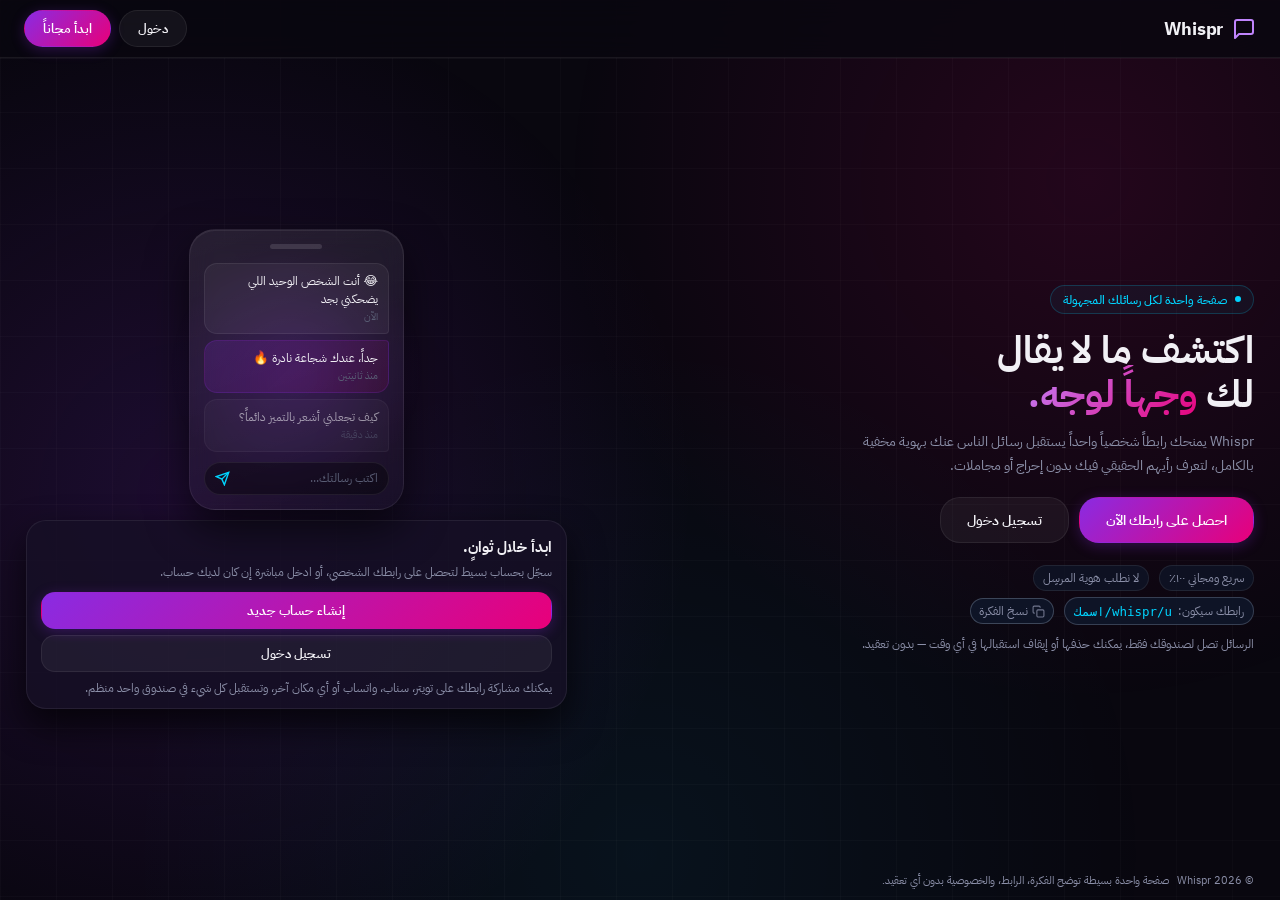
==== commit 8ce6274b: "simplify: compress merged Twitter-inspired landing into a true single-screen view (no scroll) with s" ====
--- a/landing.html
+++ b/landing.html
@@ -4,26 +4,26 @@
 <meta charset="UTF-8"/>
 <meta name="viewport" content="width=device-width,initial-scale=1.0"/>
 <title>Whispr — رسائل مجهولة بلا حدود</title>
-<meta name="description" content="احصل على رابطك الشخصي وابدأ تلقّي رسائل مجهولة من أي شخص. سريع، آمن، ومجاني."/>
+<meta name="description" content="احصل على رابطك الشخصي وابدأ تلقّي رسائل مجهولة من أي شخص. سريع، آمن، ومجاني، في صفحة واحدة بسيطة تشبه تجربة تسجيل الدخول لتويتر."/>
 <link rel="preconnect" href="https://fonts.googleapis.com">
 <link rel="preconnect" href="https://fonts.gstatic.com" crossorigin>
 <link href="https://fonts.googleapis.com/css2?family=IBM+Plex+Sans+Arabic:wght@300;400;500;600;700&display=swap" rel="stylesheet">
 <style>
 :root{
-  --bg:#09070f;--surface:rgba(22,16,38,.78);--surface-2:rgba(28,20,46,.9);
+  --bg:#09070f;--surface:rgba(22,16,38,.78);
   --border:rgba(255,255,255,.07);--border-h:rgba(255,255,255,.16);
-  --primary:#8a2be2;--primary-h:#9d4edd;--secondary:#e8007a;--accent:#00d4ff;
+  --primary:#8a2be2;--secondary:#e8007a;--accent:#00d4ff;
   --text:#f1f0f5;--muted:#8b8fa8;--dim:#5a5e75;
-  --r-xl:20px;--r-lg:14px;--r-md:10px;--r-sm:7px;--r-full:9999px;
+  --r-xl:20px;--r-lg:14px;--r-full:9999px;
   --ease:cubic-bezier(.25,.8,.25,1);--bounce:cubic-bezier(.34,1.56,.64,1);
   --font:'IBM Plex Sans Arabic',system-ui,sans-serif;
   --nav-h:58px;
 }
 *,*::before,*::after{box-sizing:border-box;margin:0;padding:0;}
-html{overflow:hidden;height:100%;}
+html,body{height:100%;overflow:hidden;}
 body{
   font-family:var(--font);background:var(--bg);color:var(--text);
-  height:100%;overflow:hidden;-webkit-font-smoothing:antialiased;
+  -webkit-font-smoothing:antialiased;
 }
 a{text-decoration:none;color:inherit;}
 button{font-family:var(--font);cursor:pointer;border:none;background:none;}
@@ -54,191 +54,197 @@
 .shell{
   position:relative;z-index:1;
   display:grid;
-  grid-template-rows:var(--nav-h) 1fr;
+  grid-template-rows:var(--nav-h) 1fr 30px;
   height:100vh;width:100vw;
-  overflow:hidden;
 }
 
 .navbar{
   grid-row:1;
   display:flex;align-items:center;
-  padding:0 28px;
-  background:rgba(9,7,15,.75);
+  padding:0 24px;
+  background:rgba(9,7,15,.8);
   backdrop-filter:blur(22px);-webkit-backdrop-filter:blur(22px);
   border-bottom:1px solid var(--border);
   box-shadow:0 1px 0 rgba(255,255,255,.04);
   gap:16px;
 }
-.logo{display:flex;align-items:center;gap:9px;font-size:1.2rem;font-weight:700;letter-spacing:-.3px;}
+.logo{display:flex;align-items:center;gap:9px;font-size:1.1rem;font-weight:700;letter-spacing:-.3px;}
 .logo-icon{color:#c084fc;display:flex;flex-shrink:0;}
 .nav-spacer{margin-inline:auto;}
 .nav-ctas{display:flex;align-items:center;gap:8px;flex-shrink:0;}
 
 .btn{
   display:inline-flex;align-items:center;justify-content:center;gap:7px;
-  padding:9px 20px;border-radius:var(--r-lg);
-  font-family:var(--font);font-size:.875rem;font-weight:600;
+  padding:8px 18px;border-radius:var(--r-lg);
+  font-size:.82rem;font-weight:600;
   border:1px solid transparent;
-  transition:all .22s var(--bounce);
+  transition:all .2s var(--bounce);
   position:relative;overflow:hidden;white-space:nowrap;
 }
 .btn-primary{
   background:linear-gradient(135deg,var(--primary),var(--secondary));
   color:#fff;box-shadow:0 3px 14px rgba(138,43,226,.28);
 }
-.btn-primary:hover{transform:translateY(-2px);box-shadow:0 6px 22px rgba(138,43,226,.46);}
+.btn-primary:hover{transform:translateY(-1px);box-shadow:0 6px 18px rgba(138,43,226,.46);}
 .btn-ghost{background:rgba(255,255,255,.05);border-color:var(--border);color:var(--text);}
 .btn-ghost:hover{background:rgba(255,255,255,.09);border-color:var(--border-h);}
-.btn-xl{padding:13px 30px;font-size:.95rem;border-radius:var(--r-xl);}
+.btn-xl{padding:11px 26px;font-size:.9rem;border-radius:var(--r-xl);}
 
 .main{
   grid-row:2;
   display:grid;
-  grid-template-columns:1.1fr 420px;
-  overflow:hidden;
+  grid-template-columns:1.1fr 0.9fr;
+  padding:20px 26px 10px;
+  gap:26px;
+  align-items:center;
 }
 
 .hero-panel{
-  display:flex;flex-direction:column;justify-content:center;
-  padding:32px 44px;overflow:hidden;
-  position:relative;
-}
-.hero-panel::after{
-  content:'';position:absolute;top:0;bottom:0;left:0;width:1px;
-  background:linear-gradient(180deg,transparent,rgba(138,43,226,.3) 30%,rgba(232,0,122,.2) 70%,transparent);
+  display:flex;flex-direction:column;gap:14px;
 }
 .eyebrow{
   display:inline-flex;align-items:center;gap:8px;
   color:var(--accent);border:1px solid rgba(0,212,255,.2);
   background:rgba(0,212,255,.05);border-radius:var(--r-full);
-  padding:5px 14px;margin-bottom:18px;font-size:.82rem;font-weight:500;
+  padding:4px 12px;font-size:.78rem;font-weight:500;
   width:fit-content;
 }
 .eyebrow-dot{width:6px;height:6px;border-radius:50%;background:var(--accent);animation:pulse 2s ease-in-out infinite;}
 @keyframes pulse{0%,100%{opacity:1;transform:scale(1)}50%{opacity:.4;transform:scale(.7)}}
 
 .hero-title{
-  font-size:clamp(1.8rem,3.2vw,3rem);
-  font-weight:700;line-height:1.15;margin-bottom:14px;
+  font-size:clamp(1.9rem,3vw,2.4rem);
+  font-weight:700;line-height:1.15;
 }
 .grad{
   background:linear-gradient(135deg,#c084fc,var(--secondary));
   -webkit-background-clip:text;background-clip:text;-webkit-text-fill-color:transparent;
 }
-.hero-sub{font-size:.95rem;color:var(--muted);line-height:1.75;margin-bottom:24px;max-width:420px;}
-.hero-actions{display:flex;gap:12px;flex-wrap:wrap;margin-bottom:28px;}
-
-.hero-stats{display:flex;gap:22px;flex-wrap:wrap;}
-.stat-pill{display:flex;align-items:center;gap:7px;font-size:.82rem;color:var(--muted);}
-.stat-pill strong{color:var(--text);font-size:.95rem;}
-.stat-sep{width:1px;height:20px;background:var(--border);}
+.hero-sub{
+  font-size:.86rem;color:var(--muted);line-height:1.7;
+  max-width:420px;
+}
+.hero-actions{display:flex;gap:10px;flex-wrap:wrap;margin-top:6px;}
+
+.hero-meta{
+  display:flex;flex-direction:column;gap:6px;
+  margin-top:8px;font-size:.78rem;color:var(--muted);
+}
+.hero-meta-row{display:flex;flex-wrap:wrap;gap:10px;align-items:center;}
+.badge-soft{
+  padding:3px 9px;border-radius:var(--r-full);
+  border:1px solid rgba(255,255,255,.08);
+  background:rgba(15,23,42,.7);
+  font-size:.73rem;color:var(--muted);
+}
+.hero-link-sample{
+  display:inline-flex;align-items:center;gap:6px;
+  padding:4px 9px;border-radius:var(--r-full);
+  background:rgba(15,23,42,.9);
+  border:1px solid rgba(148,163,184,.3);
+  font-size:.75rem;color:var(--muted);
+}
+.hero-link-sample code{
+  font-family:monospace;font-size:.78rem;color:var(--accent);
+}
+.copy-pill{
+  display:inline-flex;align-items:center;gap:4px;
+  padding:3px 8px;border-radius:var(--r-full);
+  border:1px solid rgba(148,163,184,.35);
+  background:rgba(15,23,42,.9);
+  font-size:.73rem;color:var(--muted);
+}
+.copy-pill svg{opacity:.8;}
 
 .side-panel{
-  display:flex;flex-direction:column;
-  padding:24px 24px 20px;
-  background:rgba(12,9,22,.86);
-  border-right:1px solid var(--border);
-}
-.side-top{flex:1;display:flex;flex-direction:column;gap:18px;align-items:stretch;justify-content:flex-start;}
-
+  display:flex;flex-direction:column;gap:10px;
+  align-items:stretch;
+}
 .phone-wrap{
   display:flex;align-items:center;justify-content:center;
-  padding:6px 0 4px;position:relative;
 }
 .phone-glow{
-  position:absolute;inset:-30px;
+  position:absolute;inset:-24px;
   background:radial-gradient(circle,rgba(138,43,226,.2),transparent 60%);
   pointer-events:none;
 }
+.phone-shell{
+  position:relative;display:inline-flex;
+}
 .phone{
-  width:240px;border-radius:28px;padding:16px;
+  width:215px;border-radius:26px;padding:14px;
   background:linear-gradient(160deg,rgba(255,255,255,.09),rgba(255,255,255,.02));
   border:1px solid var(--border);
-  box-shadow:0 24px 60px rgba(0,0,0,.5),inset 0 1px 0 rgba(255,255,255,.07);
+  box-shadow:0 18px 40px rgba(0,0,0,.6),inset 0 1px 0 rgba(255,255,255,.07);
   backdrop-filter:blur(12px);
-  animation:phoneFloat 6s ease-in-out infinite alternate;
-}
-@keyframes phoneFloat{from{transform:translateY(0)}to{transform:translateY(-10px)}}
-.phone-notch{width:60px;height:5px;border-radius:5px;background:rgba(255,255,255,.12);margin:0 auto 18px;}
+}
+.phone-notch{width:52px;height:5px;border-radius:5px;background:rgba(255,255,255,.12);margin:0 auto 14px;}
 .chat-bubble{
-  border-radius:14px 14px 4px 14px;padding:10px 12px;margin-bottom:8px;
-  font-size:.82rem;line-height:1.5;
+  border-radius:13px 13px 4px 13px;padding:8px 10px;margin-bottom:6px;
+  font-size:.78rem;line-height:1.4;
   background:rgba(255,255,255,.05);border:1px solid var(--border);
 }
 .chat-bubble.sent{
-  border-radius:14px 4px 14px 14px;
+  border-radius:13px 4px 13px 13px;
   background:linear-gradient(135deg,rgba(138,43,226,.18),rgba(232,0,122,.1));
   border-color:rgba(138,43,226,.2);
 }
-.bubble-time{font-size:.68rem;color:var(--dim);margin-top:3px;display:block;}
+.bubble-time{font-size:.65rem;color:var(--dim);margin-top:3px;display:block;}
 .phone-bar{
-  margin-top:14px;display:flex;align-items:center;gap:7px;
-  background:rgba(0,0,0,.3);border:1px solid var(--border);
-  border-radius:var(--r-full);padding:8px 12px;color:var(--dim);font-size:.78rem;
+  margin-top:10px;display:flex;align-items:center;gap:6px;
+  background:rgba(0,0,0,.35);border:1px solid var(--border);
+  border-radius:var(--r-full);padding:7px 10px;color:var(--dim);font-size:.72rem;
 }
 .bar-icon{color:var(--accent);display:flex;margin-right:auto;}
 
 .auth-card{
-  margin-top:6px;
   border-radius:var(--r-xl);
-  padding:18px 18px 14px;
+  padding:14px 14px 10px;
   background:var(--surface);
   border:1px solid var(--border);
-  box-shadow:0 18px 40px rgba(0,0,0,.7);
-}
-.auth-title{font-size:1.02rem;font-weight:700;margin-bottom:8px;}
-.auth-sub{font-size:.8rem;color:var(--muted);margin-bottom:14px;line-height:1.6;}
-.field{margin-bottom:10px;}
-.field label{display:block;font-size:.78rem;color:var(--muted);margin-bottom:4px;}
-.field input{
-  width:100%;padding:8px 10px;border-radius:10px;
-  border:1px solid rgba(51,65,85,.9);
-  background:#020617;color:var(--text);
-  font-size:.82rem;font-family:var(--font);
-  outline:none;transition:border-color .16s var(--ease),box-shadow .16s var(--ease),background .16s var(--ease);
-}
-.field input:focus{
-  border-color:var(--primary);
-  box-shadow:0 0 0 1px rgba(29,155,240,.7);
-  background:#020617;
-}
-.auth-divider{display:flex;align-items:center;gap:8px;margin:10px 0 8px;font-size:.78rem;color:var(--muted-soft);}
-.auth-divider::before,.auth-divider::after{content:"";flex:1;height:1px;background:rgba(51,65,85,.8);}
-.switcher{font-size:.78rem;color:var(--muted-soft);margin-top:8px;}
-.switcher a{color:var(--accent);}
-.hint{font-size:.75rem;color:var(--muted-soft);margin-top:8px;line-height:1.5;}
+  box-shadow:0 16px 35px rgba(0,0,0,.7);
+}
+.auth-title{font-size:.96rem;font-weight:700;margin-bottom:4px;}
+.auth-sub{font-size:.78rem;color:var(--muted);margin-bottom:10px;line-height:1.6;}
+.auth-actions{display:flex;flex-direction:column;gap:6px;}
+.auth-actions .btn{width:100%;}
+.auth-note{font-size:.74rem;color:var(--muted);margin-top:8px;line-height:1.5;}
+.privacy-line{font-size:.73rem;color:var(--muted);margin-top:4px;}
 
 .footer{
-  grid-column:1/-1;
-  padding:10px 24px 16px;
+  grid-row:3;
+  padding:0 26px 10px;
   font-size:.7rem;color:var(--muted);
-  display:flex;flex-wrap:wrap;gap:8px;justify-content:flex-start;
+  display:flex;flex-wrap:wrap;gap:8px;align-items:center;
 }
 
 @media(max-width:960px){
-  .main{grid-template-columns:1fr;}
-  .side-panel{border-right:none;border-top:1px solid var(--border);padding:20px 20px 18px;}
-  .hero-panel{padding:28px 24px;justify-content:flex-start;padding-top:36px;}
-  .hero-panel::after{display:none;}
-  html,body{overflow:auto;}
-  .shell{height:auto;overflow:visible;}
-  .main{height:auto;}
-  .hero-panel{min-height:calc(100vh - var(--nav-h));}
-}
-@media(max-width:640px){
-  .navbar{padding:0 16px;}
-  .hero-panel{padding:24px 16px;}
-  .hero-title{font-size:clamp(1.7rem,7vw,2.6rem);}
-  .btn-xl{padding:12px 24px;font-size:.9rem;}
-  .hero-stats{gap:12px;}
-  .stat-sep{display:none;}
-  .side-panel{padding:18px 16px 16px;}
+  .shell{grid-template-rows:var(--nav-h) 1fr 32px;}
+  .main{grid-template-columns:1.1fr 0.9fr;gap:14px;padding:14px 14px 6px;}
+  .hero-panel{gap:10px;}
+  .hero-sub{font-size:.8rem;}
+  .hero-actions{gap:8px;}
+  .phone{width:190px;padding:12px;}
+}
+@media(max-width:720px){
+  .main{grid-template-columns:1fr;grid-auto-rows:1fr;}
+  .hero-panel{order:1;align-items:flex-start;}
+  .side-panel{order:2;align-items:center;}
+  .phone-shell{transform:scale(.95);}
+}
+@media(max-width:520px){
+  .navbar{padding:0 14px;}
+  .main{padding:12px 14px 4px;gap:10px;}
+  .hero-title{font-size:1.6rem;}
+  .hero-sub{font-size:.78rem;}
+  .btn-xl{padding:10px 20px;font-size:.86rem;}
+  .auth-card{padding:12px 12px 8px;}
+  .auth-title{font-size:.9rem;}
 }
 
 .fade-in{animation:fadeIn .5s var(--ease) both;}
-@keyframes fadeIn{from{opacity:0;transform:translateY(10px)}to{opacity:1;transform:translateY(0)}}
+@keyframes fadeIn{from{opacity:0;transform:translateY(8px)}to{opacity:1;transform:translateY(0)}}
 .delay-1{animation-delay:.08s}.delay-2{animation-delay:.16s}
-.delay-3{animation-delay:.24s}.delay-4{animation-delay:.32s}
 </style>
 </head>
 <body>
@@ -260,43 +266,49 @@
     </a>
     <div class="nav-spacer"></div>
     <div class="nav-ctas">
-      <a href="#" class="btn btn-ghost" onclick="switchForm('login');return false;" style="padding:7px 16px;font-size:.82rem;border-radius:var(--r-full);">دخول</a>
-      <a href="#" class="btn btn-primary" onclick="switchForm('register');return false;" style="padding:7px 16px;font-size:.82rem;border-radius:var(--r-full);">ابدأ مجاناً</a>
+      <a href="index.html#login" class="btn btn-ghost" style="border-radius:var(--r-full);">دخول</a>
+      <a href="index.html#register" class="btn btn-primary" style="border-radius:var(--r-full);">ابدأ مجاناً</a>
     </div>
   </nav>
 
-  <div class="main">
-
-    <div class="hero-panel">
+  <main class="main" aria-label="صفحة الهبوط لـ Whispr">
+    <section class="hero-panel" aria-label="النص التسويقي">
       <div class="eyebrow fade-in">
         <span class="eyebrow-dot"></span>
-        رسائل مجهولة — آمنة وسريعة
+        صفحة واحدة لكل رسائلك المجهولة
       </div>
       <h1 class="hero-title fade-in delay-1">
-        ماذا يقولون<br>عنك <span class="grad">بصدق؟</span>
+        اكتشف ما لا يقال<br>لك <span class="grad">وجهاً لوجه.</span>
       </h1>
       <p class="hero-sub fade-in delay-2">
-        احصل على رابطك الخاص وشاركه مع أصدقائك. سيرسلون لك ما يريدون قوله دون أن تعرف هويتهم — صادقاً، وجريئاً، ومجاناً.
+        Whispr يمنحك رابطاً شخصياً واحداً يستقبل رسائل الناس عنك بهوية مخفية بالكامل، لتعرف رأيهم الحقيقي فيك بدون إحراج أو مجاملات.
       </p>
-      <div class="hero-actions fade-in delay-3">
-        <a href="#" class="btn btn-primary btn-xl" onclick="switchForm('register');return false;">
-          <svg width="17" height="17" viewBox="0 0 24 24" fill="none" stroke="currentColor" stroke-width="2.2"><path d="M13 2L3 14h9l-1 8 10-12h-9l1-8z"/></svg>
-          احصل على رابطك
-        </a>
-        <a href="#" class="btn btn-ghost btn-xl" onclick="switchForm('login');return false;">دخول</a>
-      </div>
-      <div class="hero-stats fade-in delay-4">
-        <div class="stat-pill"><strong>100%</strong> مجاني</div>
-        <div class="stat-sep"></div>
-        <div class="stat-pill"><strong>0</strong> تتبع للهوية</div>
-        <div class="stat-sep"></div>
-        <div class="stat-pill"><strong>فوري</strong> بدون تأخير</div>
-      </div>
-    </div>
-
-    <aside class="side-panel" aria-label="معاينة المنتج ونموذج التسجيل">
-      <div class="side-top">
-        <div class="phone-wrap" aria-hidden="true">
+      <div class="hero-actions fade-in">
+        <a href="index.html#register" class="btn btn-primary btn-xl">احصل على رابطك الآن</a>
+        <a href="index.html#login" class="btn btn-ghost btn-xl">تسجيل دخول</a>
+      </div>
+      <div class="hero-meta fade-in delay-2">
+        <div class="hero-meta-row">
+          <span class="badge-soft">سريع ومجاني ١٠٠٪</span>
+          <span class="badge-soft">لا نطلب هوية المرسِل</span>
+        </div>
+        <div class="hero-meta-row">
+          <span class="hero-link-sample">
+            رابطك سيكون:
+            <code>whispr/u/اسمك</code>
+          </span>
+          <span class="copy-pill">
+            <svg width="13" height="13" viewBox="0 0 24 24" fill="none" stroke="currentColor" stroke-width="2"><rect x="9" y="9" width="13" height="13" rx="2"/><path d="M5 15H4a2 2 0 0 1-2-2V4a2 2 0 0 1 2-2h9a2 2 0 0 1 2 2v1"/></svg>
+            نسخ الفكرة
+          </span>
+        </div>
+        <p class="privacy-line">الرسائل تصل لصندوقك فقط، يمكنك حذفها أو إيقاف استقبالها في أي وقت — بدون تعقيد.</p>
+      </div>
+    </section>
+
+    <aside class="side-panel" aria-label="معاينة سريعة وخيارات البدء">
+      <div class="phone-wrap" aria-hidden="true">
+        <div class="phone-shell">
           <div class="phone-glow"></div>
           <div class="phone">
             <div class="phone-notch"></div>
@@ -320,60 +332,23 @@
             </div>
           </div>
         </div>
-
-        <div class="auth-card" id="form-login" style="display:block;">
-          <h2 class="auth-title">تسجيل دخول</h2>
-          <p class="auth-sub">ادخل إلى حسابك لمتابعة رسائلك المجهولة والرد عليها.</p>
-          <form>
-            <div class="field">
-              <label for="login-email">البريد الإلكتروني</label>
-              <input id="login-email" type="email" autocomplete="email" placeholder="you@example.com" required>
-            </div>
-            <div class="field">
-              <label for="login-password">كلمة المرور</label>
-              <input id="login-password" type="password" autocomplete="current-password" placeholder="••••••••" required>
-            </div>
-            <button type="submit" class="btn btn-primary" style="width:100%;margin-top:4px;">تسجيل دخول</button>
-          </form>
-          <div class="auth-divider">أو</div>
-          <button class="btn btn-ghost" style="width:100%;" onclick="switchForm('register');return false;">إنشاء حساب جديد</button>
-          <p class="switcher">ليس لديك حساب؟ <a href="#" onclick="switchForm('register');return false;">ابدأ الآن مجاناً</a></p>
+      </div>
+
+      <div class="auth-card" aria-label="خيارات البدء">
+        <h2 class="auth-title">ابدأ خلال ثوانٍ.</h2>
+        <p class="auth-sub">سجّل بحساب بسيط لتحصل على رابطك الشخصي، أو ادخل مباشرة إن كان لديك حساب.</p>
+        <div class="auth-actions">
+          <a href="index.html#register" class="btn btn-primary">إنشاء حساب جديد</a>
+          <a href="index.html#login" class="btn btn-ghost">تسجيل دخول</a>
         </div>
-
-        <div class="auth-card" id="form-register" style="display:none;">
-          <h2 class="auth-title">إنشاء حساب جديد</h2>
-          <p class="auth-sub">ابدأ خلال ثوانٍ واحصل على رابطك الشخصي لاستقبال الرسائل المجهولة.</p>
-          <form>
-            <div class="field">
-              <label for="reg-name">الاسم الظاهر</label>
-              <input id="reg-name" type="text" autocomplete="name" placeholder="الاسم الذي سيظهر في رابطك" required>
-            </div>
-            <div class="field">
-              <label for="reg-handle">اسم المستخدم</label>
-              <input id="reg-handle" type="text" autocomplete="username" placeholder="username" required>
-            </div>
-            <div class="field">
-              <label for="reg-email">البريد الإلكتروني</label>
-              <input id="reg-email" type="email" autocomplete="email" placeholder="you@example.com" required>
-            </div>
-            <div class="field">
-              <label for="reg-password">كلمة المرور</label>
-              <input id="reg-password" type="password" autocomplete="new-password" placeholder="••••••••" required>
-            </div>
-            <button type="submit" class="btn btn-primary" style="width:100%;margin-top:4px;">إنشاء حساب</button>
-          </form>
-          <p class="switcher">لديك حساب بالفعل؟ <a href="#" onclick="switchForm('login');return false;">تسجيل دخول</a></p>
-        </div>
-
-        <p class="hint">لن نعرض بريدك أو اسمك للمرسلين، ويمكنك حذف حسابك أو إيقاف استقبال الرسائل في أي وقت.</p>
+        <p class="auth-note">يمكنك مشاركة رابطك على تويتر، سناب، واتساب أو أي مكان آخر، وتستقبل كل شيء في صندوق واحد منظم.</p>
       </div>
     </aside>
-
-  </div>
+  </main>
 
   <footer class="footer" aria-label="معلومات إضافية">
     <span>© 2026 Whispr</span>
-    <span>تجربة تسجيل مستوحاة من تويتر، لكن بهوية Whispr الكاملة.</span>
+    <span>صفحة واحدة بسيطة توضح الفكرة، الرابط، والخصوصية بدون أي تعقيد.</span>
   </footer>
 </div>
 
@@ -389,18 +364,6 @@
     c.appendChild(p);
   }
 })();
-
-function switchForm(target){
-  var login=document.getElementById('form-login');
-  var register=document.getElementById('form-register');
-  if(target==='register'){
-    login.style.display='none';
-    register.style.display='block';
-  }else{
-    login.style.display='block';
-    register.style.display='none';
-  }
-}
 </script>
 </body>
 </html>
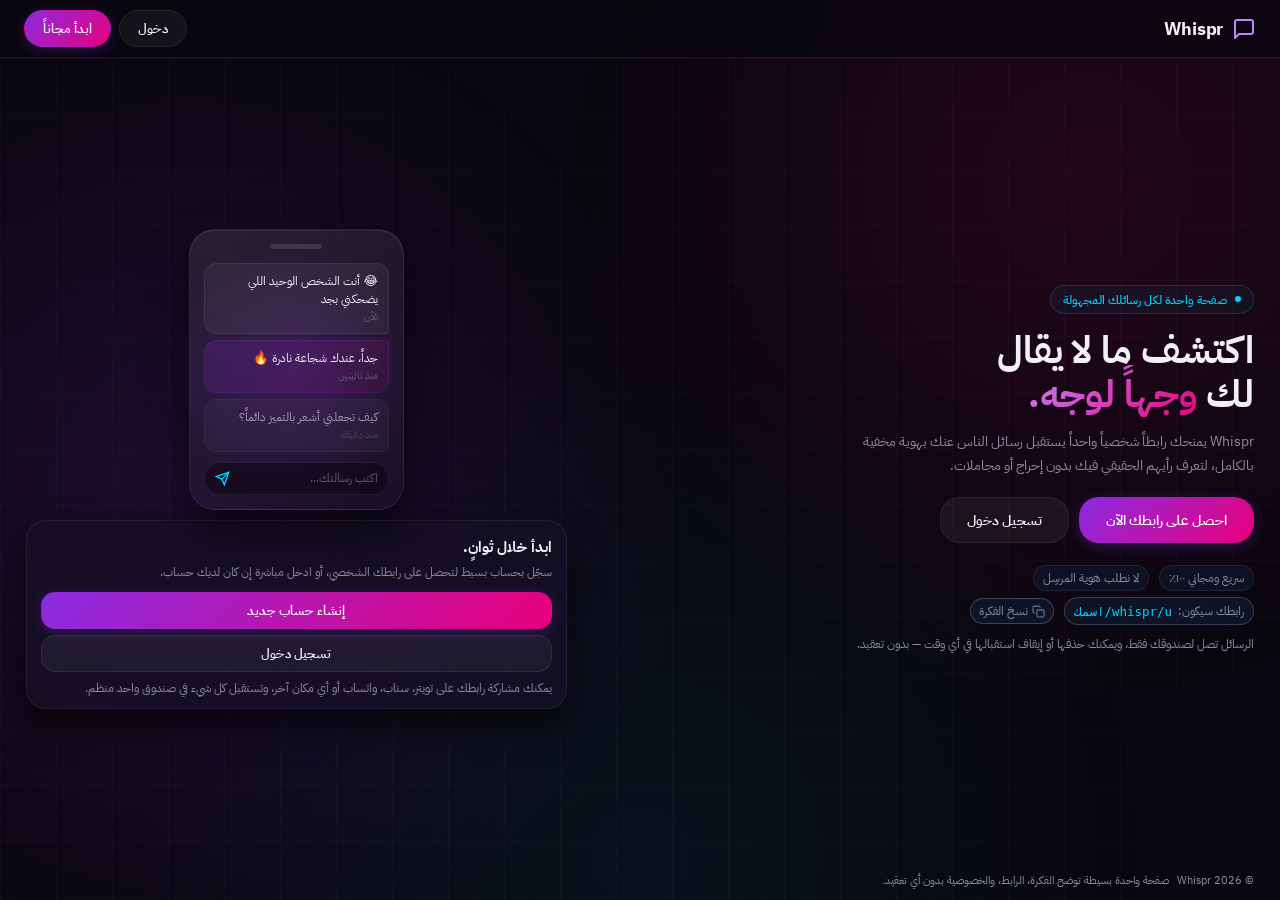
==== commit 62364ab4: "fix: allow scrolling on landing single-screen view by removing overflow:hidden from html/body, using" ====
--- a/landing.html
+++ b/landing.html
@@ -20,7 +20,7 @@
   --nav-h:58px;
 }
 *,*::before,*::after{box-sizing:border-box;margin:0;padding:0;}
-html,body{height:100%;overflow:hidden;}
+html,body{min-height:100%;overflow:auto;}
 body{
   font-family:var(--font);background:var(--bg);color:var(--text);
   -webkit-font-smoothing:antialiased;
@@ -55,7 +55,7 @@
   position:relative;z-index:1;
   display:grid;
   grid-template-rows:var(--nav-h) 1fr 30px;
-  height:100vh;width:100vw;
+  min-height:100vh;width:100vw;
 }
 
 .navbar{
@@ -219,22 +219,18 @@
 }
 
 @media(max-width:960px){
-  .shell{grid-template-rows:var(--nav-h) 1fr 32px;}
-  .main{grid-template-columns:1.1fr 0.9fr;gap:14px;padding:14px 14px 6px;}
-  .hero-panel{gap:10px;}
-  .hero-sub{font-size:.8rem;}
-  .hero-actions{gap:8px;}
-  .phone{width:190px;padding:12px;}
+  .shell{grid-template-rows:var(--nav-h) auto 32px;}
+  .main{grid-template-columns:1.1fr 0.9fr;gap:14px;padding:16px 16px 8px;}
 }
 @media(max-width:720px){
-  .main{grid-template-columns:1fr;grid-auto-rows:1fr;}
+  .main{grid-template-columns:1fr;grid-auto-rows:auto;}
   .hero-panel{order:1;align-items:flex-start;}
-  .side-panel{order:2;align-items:center;}
+  .side-panel{order:2;align-items:center;margin-top:4px;}
   .phone-shell{transform:scale(.95);}
 }
 @media(max-width:520px){
   .navbar{padding:0 14px;}
-  .main{padding:12px 14px 4px;gap:10px;}
+  .main{padding:12px 14px 8px;gap:10px;}
   .hero-title{font-size:1.6rem;}
   .hero-sub{font-size:.78rem;}
   .btn-xl{padding:10px 20px;font-size:.86rem;}
@@ -302,7 +298,7 @@
             نسخ الفكرة
           </span>
         </div>
-        <p class="privacy-line">الرسائل تصل لصندوقك فقط، يمكنك حذفها أو إيقاف استقبالها في أي وقت — بدون تعقيد.</p>
+        <p class="privacy-line">الرسائل تصل لصندوقك فقط، ويمكنك حذفها أو إيقاف استقبالها في أي وقت — بدون تعقيد.</p>
       </div>
     </section>
 
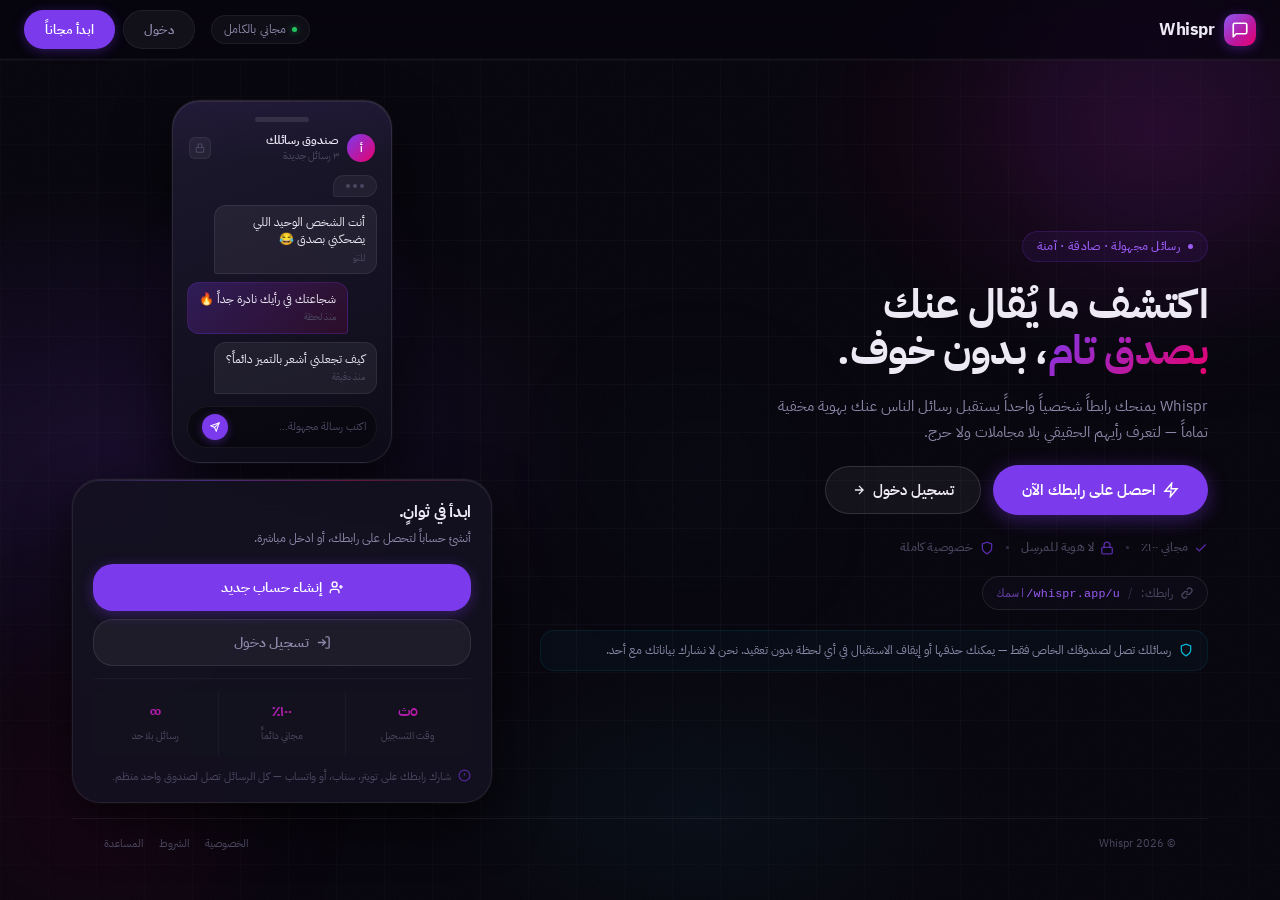
==== commit 0e81c22f: "redesign: world-class premium landing page — new design system with deep ink palette, violet+rose br" ====
--- a/landing.html
+++ b/landing.html
@@ -3,361 +3,589 @@
 <head>
 <meta charset="UTF-8"/>
 <meta name="viewport" content="width=device-width,initial-scale=1.0"/>
-<title>Whispr — رسائل مجهولة بلا حدود</title>
-<meta name="description" content="احصل على رابطك الشخصي وابدأ تلقّي رسائل مجهولة من أي شخص. سريع، آمن، ومجاني، في صفحة واحدة بسيطة تشبه تجربة تسجيل الدخول لتويتر."/>
+<title>Whispr — اكتشف ما يُقال عنك بصدق</title>
+<meta name="description" content="احصل على رابطك الشخصي وابدأ تلقّي رسائل مجهولة من أي شخص. سريع، آمن، ومجاني تماماً."/>
 <link rel="preconnect" href="https://fonts.googleapis.com">
 <link rel="preconnect" href="https://fonts.gstatic.com" crossorigin>
 <link href="https://fonts.googleapis.com/css2?family=IBM+Plex+Sans+Arabic:wght@300;400;500;600;700&display=swap" rel="stylesheet">
 <style>
-:root{
-  --bg:#09070f;--surface:rgba(22,16,38,.78);
-  --border:rgba(255,255,255,.07);--border-h:rgba(255,255,255,.16);
-  --primary:#8a2be2;--secondary:#e8007a;--accent:#00d4ff;
-  --text:#f1f0f5;--muted:#8b8fa8;--dim:#5a5e75;
-  --r-xl:20px;--r-lg:14px;--r-full:9999px;
-  --ease:cubic-bezier(.25,.8,.25,1);--bounce:cubic-bezier(.34,1.56,.64,1);
-  --font:'IBM Plex Sans Arabic',system-ui,sans-serif;
-  --nav-h:58px;
-}
+/* ===========================
+   DESIGN SYSTEM — WHISPR
+   Palette: Deep ink + electric violet + rose
+   Mood: premium, minimal, mysterious, intimate
+=========================== */
+:root {
+  --clr-ink:      #07050d;
+  --clr-ink-1:    #0e0c18;
+  --clr-ink-2:    #141221;
+  --clr-ink-3:    #1c1930;
+  --clr-border:   rgba(255,255,255,.06);
+  --clr-border-h: rgba(255,255,255,.13);
+  --clr-divider:  rgba(255,255,255,.04);
+
+  --clr-violet:   #7c3aed;
+  --clr-violet-l: #9b5cf7;
+  --clr-rose:     #e8006c;
+  --clr-rose-l:   #f0408a;
+  --clr-cyan:     #06b6d4;
+  --clr-cyan-s:   rgba(6,182,212,.12);
+
+  --clr-text:     #ede9f5;
+  --clr-muted:    #8b87a8;
+  --clr-faint:    #4a4760;
+  --clr-dim:      #312f48;
+
+  --g-main: linear-gradient(135deg, var(--clr-violet), var(--clr-rose));
+  --g-soft: linear-gradient(135deg, rgba(124,58,237,.15), rgba(232,0,108,.08));
+  --g-glow: radial-gradient(circle, rgba(124,58,237,.22) 0%, transparent 65%);
+
+  --radius-xs: 6px;
+  --radius-sm: 10px;
+  --radius-md: 14px;
+  --radius-lg: 20px;
+  --radius-xl: 28px;
+  --radius-full: 9999px;
+
+  --ease-out:    cubic-bezier(0.16, 1, 0.3, 1);
+  --ease-spring: cubic-bezier(0.34, 1.56, 0.64, 1);
+  --ease-smooth: cubic-bezier(0.25, 0.8, 0.25, 1);
+
+  --shadow-sm:  0 1px 3px rgba(0,0,0,.3), 0 1px 2px rgba(0,0,0,.25);
+  --shadow-md:  0 4px 16px rgba(0,0,0,.45), 0 1px 4px rgba(0,0,0,.3);
+  --shadow-lg:  0 16px 48px rgba(0,0,0,.6), 0 4px 12px rgba(0,0,0,.3);
+
+  --font: 'IBM Plex Sans Arabic', -apple-system, BlinkMacSystemFont, sans-serif;
+  --nav-h: 60px;
+
+  --sp-1:4px;--sp-2:8px;--sp-3:12px;--sp-4:16px;--sp-5:20px;
+  --sp-6:24px;--sp-8:32px;--sp-10:40px;--sp-12:48px;
+}
+
 *,*::before,*::after{box-sizing:border-box;margin:0;padding:0;}
-html,body{min-height:100%;overflow:auto;}
+html{-webkit-text-size-adjust:100%;text-size-adjust:100%;scroll-behavior:smooth;}
 body{
-  font-family:var(--font);background:var(--bg);color:var(--text);
+  font-family:var(--font);
+  background:var(--clr-ink);
+  color:var(--clr-text);
+  min-height:100dvh;
   -webkit-font-smoothing:antialiased;
+  -moz-osx-font-smoothing:grayscale;
+  overflow-x:hidden;
 }
 a{text-decoration:none;color:inherit;}
 button{font-family:var(--font);cursor:pointer;border:none;background:none;}
-
-.bg-fx{
-  position:fixed;inset:0;z-index:0;pointer-events:none;
+img,svg{display:block;}
+p{line-height:1.65;}
+
+/* ── BACKGROUND ── */
+.bg-canvas{position:fixed;inset:0;z-index:0;pointer-events:none;overflow:hidden;}
+.bg-mesh{
+  position:absolute;inset:0;
   background:
-    radial-gradient(circle at 15% 55%,rgba(138,43,226,.16),transparent 42%),
-    radial-gradient(circle at 85% 20%,rgba(232,0,122,.12),transparent 40%),
-    radial-gradient(circle at 50% 95%,rgba(0,212,255,.06),transparent 48%);
-  animation:bgFx 20s ease-in-out infinite alternate;
-}
-@keyframes bgFx{from{opacity:.8;transform:scale(1)}to{opacity:1;transform:scale(1.05)}}
-.grid-fx{
-  position:fixed;inset:0;z-index:0;pointer-events:none;
-  background-image:linear-gradient(rgba(255,255,255,.018) 1px,transparent 1px),
-    linear-gradient(90deg,rgba(255,255,255,.018) 1px,transparent 1px);
-  background-size:56px 56px;
-}
+    radial-gradient(ellipse 80% 60% at 8% 50%, rgba(124,58,237,.13) 0%, transparent 50%),
+    radial-gradient(ellipse 60% 50% at 90% 15%, rgba(232,0,108,.09) 0%, transparent 48%),
+    radial-gradient(ellipse 50% 40% at 55% 90%, rgba(6,182,212,.05) 0%, transparent 45%);
+  animation:meshDrift 28s ease-in-out infinite alternate;
+}
+@keyframes meshDrift{
+  0%{transform:scale(1) translateX(0);opacity:.85;}
+  50%{transform:scale(1.04) translateX(-10px);opacity:1;}
+  100%{transform:scale(1.02) translateX(8px);opacity:.9;}
+}
+.bg-grid{
+  position:absolute;inset:0;
+  background-image:
+    linear-gradient(rgba(255,255,255,.022) 1px,transparent 1px),
+    linear-gradient(90deg,rgba(255,255,255,.022) 1px,transparent 1px);
+  background-size:48px 48px;
+  mask-image:radial-gradient(ellipse 90% 90% at 50% 50%,black 30%,transparent 100%);
+}
+.bg-noise{
+  position:absolute;inset:0;opacity:.03;
+  background-image:url("data:image/svg+xml,%3Csvg viewBox='0 0 256 256' xmlns='http://www.w3.org/2000/svg'%3E%3Cfilter id='n'%3E%3CfeTurbulence type='fractalNoise' baseFrequency='0.85' numOctaves='4' stitchTiles='stitch'/%3E%3C/filter%3E%3Crect width='100%25' height='100%25' filter='url(%23n)' opacity='1'/%3E%3C/svg%3E");
+  background-size:256px 256px;
+}
+.orb{position:absolute;border-radius:50%;filter:blur(80px);pointer-events:none;animation:orbFloat ease-in-out infinite alternate;}
+.orb-1{width:500px;height:500px;top:-15%;right:-10%;background:radial-gradient(circle,rgba(124,58,237,.2),transparent 60%);animation-duration:18s;}
+.orb-2{width:380px;height:380px;bottom:-10%;left:-8%;background:radial-gradient(circle,rgba(232,0,108,.15),transparent 60%);animation-duration:22s;animation-delay:-6s;}
+.orb-3{width:240px;height:240px;top:40%;left:45%;background:radial-gradient(circle,rgba(6,182,212,.08),transparent 60%);animation-duration:15s;animation-delay:-3s;}
+@keyframes orbFloat{0%{transform:translate(0,0) scale(1);}100%{transform:translate(20px,-30px) scale(1.08);}}
+
+/* ── PARTICLES ── */
 .particles{position:fixed;inset:0;z-index:0;pointer-events:none;}
-.particle{position:absolute;border-radius:50%;opacity:0;animation:floatUp linear infinite;}
-@keyframes floatUp{
-  0%{transform:translateY(0) scale(1);opacity:0}
-  10%{opacity:.35}90%{opacity:.35}
-  100%{transform:translateY(-100vh) scale(0);opacity:0}
-}
-
-.shell{
-  position:relative;z-index:1;
-  display:grid;
-  grid-template-rows:var(--nav-h) 1fr 30px;
-  min-height:100vh;width:100vw;
-}
-
+.particle{position:absolute;border-radius:50%;opacity:0;animation:particleRise linear infinite;}
+@keyframes particleRise{
+  0%{transform:translateY(0) scale(1);opacity:0;}
+  8%{opacity:.4;}85%{opacity:.25;}
+  100%{transform:translateY(-110vh) scale(0.2);opacity:0;}
+}
+
+/* ── NAVBAR ── */
 .navbar{
-  grid-row:1;
+  position:sticky;top:0;z-index:100;
+  height:var(--nav-h);
   display:flex;align-items:center;
-  padding:0 24px;
-  background:rgba(9,7,15,.8);
-  backdrop-filter:blur(22px);-webkit-backdrop-filter:blur(22px);
-  border-bottom:1px solid var(--border);
-  box-shadow:0 1px 0 rgba(255,255,255,.04);
-  gap:16px;
-}
-.logo{display:flex;align-items:center;gap:9px;font-size:1.1rem;font-weight:700;letter-spacing:-.3px;}
-.logo-icon{color:#c084fc;display:flex;flex-shrink:0;}
-.nav-spacer{margin-inline:auto;}
-.nav-ctas{display:flex;align-items:center;gap:8px;flex-shrink:0;}
-
+  padding:0 var(--sp-6);
+  background:rgba(7,5,13,.7);
+  backdrop-filter:blur(24px) saturate(160%);
+  -webkit-backdrop-filter:blur(24px) saturate(160%);
+  border-bottom:1px solid var(--clr-border);
+  box-shadow:0 1px 0 rgba(255,255,255,.03),inset 0 -1px 0 rgba(255,255,255,.02);
+  gap:var(--sp-4);
+}
+.logo{display:flex;align-items:center;gap:10px;font-size:1.05rem;font-weight:700;letter-spacing:-.5px;flex-shrink:0;transition:opacity .2s var(--ease-smooth);}
+.logo:hover{opacity:.75;}
+.logo-mark{
+  width:32px;height:32px;
+  background:var(--g-main);
+  border-radius:var(--radius-sm);
+  display:flex;align-items:center;justify-content:center;
+  box-shadow:0 2px 12px rgba(124,58,237,.4);
+  flex-shrink:0;position:relative;overflow:hidden;
+}
+.logo-mark::after{content:'';position:absolute;inset:0;background:linear-gradient(135deg,rgba(255,255,255,.15) 0%,transparent 60%);}
+.nav-spacer{flex:1;}
+.nav-badge{
+  display:flex;align-items:center;gap:6px;
+  padding:5px 12px;
+  background:rgba(255,255,255,.04);
+  border:1px solid var(--clr-border);
+  border-radius:var(--radius-full);
+  font-size:.72rem;color:var(--clr-muted);letter-spacing:.2px;
+}
+.nav-badge-dot{
+  width:5px;height:5px;border-radius:50%;
+  background:#22c55e;
+  box-shadow:0 0 6px rgba(34,197,94,.7);
+  animation:livePulse 2.4s ease-in-out infinite;
+}
+@keyframes livePulse{0%,100%{opacity:1;transform:scale(1);}50%{opacity:.5;transform:scale(.7);}}
+.nav-actions{display:flex;align-items:center;gap:var(--sp-2);flex-shrink:0;}
+
+/* ── BUTTONS ── */
 .btn{
   display:inline-flex;align-items:center;justify-content:center;gap:7px;
-  padding:8px 18px;border-radius:var(--r-lg);
-  font-size:.82rem;font-weight:600;
+  font-family:var(--font);font-weight:600;
   border:1px solid transparent;
-  transition:all .2s var(--bounce);
-  position:relative;overflow:hidden;white-space:nowrap;
-}
-.btn-primary{
-  background:linear-gradient(135deg,var(--primary),var(--secondary));
-  color:#fff;box-shadow:0 3px 14px rgba(138,43,226,.28);
-}
-.btn-primary:hover{transform:translateY(-1px);box-shadow:0 6px 18px rgba(138,43,226,.46);}
-.btn-ghost{background:rgba(255,255,255,.05);border-color:var(--border);color:var(--text);}
-.btn-ghost:hover{background:rgba(255,255,255,.09);border-color:var(--border-h);}
-.btn-xl{padding:11px 26px;font-size:.9rem;border-radius:var(--r-xl);}
-
-.main{
-  grid-row:2;
+  cursor:pointer;white-space:nowrap;
+  position:relative;overflow:hidden;
+  transition:transform .18s var(--ease-spring),box-shadow .18s var(--ease-out),background .18s var(--ease-smooth),border-color .18s var(--ease-smooth),opacity .18s var(--ease-smooth);
+  -webkit-tap-highlight-color:transparent;
+}
+.btn::before{content:'';position:absolute;inset:0;background:rgba(255,255,255,0);transition:background .18s var(--ease-smooth);}
+.btn:hover::before{background:rgba(255,255,255,.06);}
+.btn:active{transform:scale(.97)!important;}
+
+.btn-primary{background:var(--clr-violet);color:#fff;font-size:.82rem;padding:9px 20px;border-radius:var(--radius-full);box-shadow:0 2px 12px rgba(124,58,237,.35);}
+.btn-primary:hover{background:var(--clr-violet-l);transform:translateY(-1px);box-shadow:0 6px 20px rgba(124,58,237,.5);}
+
+.btn-primary-xl{background:var(--clr-violet);color:#fff;font-size:.92rem;padding:13px 28px;border-radius:var(--radius-full);box-shadow:0 4px 20px rgba(124,58,237,.4);}
+.btn-primary-xl:hover{background:var(--clr-violet-l);transform:translateY(-2px);box-shadow:0 10px 30px rgba(124,58,237,.55);}
+
+.btn-ghost{background:rgba(255,255,255,.05);border-color:var(--clr-border);color:var(--clr-muted);font-size:.82rem;padding:9px 20px;border-radius:var(--radius-full);}
+.btn-ghost:hover{background:rgba(255,255,255,.09);border-color:var(--clr-border-h);color:var(--clr-text);}
+
+.btn-ghost-xl{background:rgba(255,255,255,.05);border:1px solid var(--clr-border-h);color:var(--clr-text);font-size:.92rem;padding:12px 26px;border-radius:var(--radius-full);}
+.btn-ghost-xl:hover{background:rgba(255,255,255,.1);border-color:rgba(255,255,255,.22);}
+
+/* ── PAGE LAYOUT ── */
+.page{
+  position:relative;z-index:1;
+  min-height:calc(100dvh - var(--nav-h));
   display:grid;
-  grid-template-columns:1.1fr 0.9fr;
-  padding:20px 26px 10px;
-  gap:26px;
+  grid-template-columns:1fr 420px;
+  gap:0;
+  max-width:1200px;
+  margin:0 auto;
+  padding:var(--sp-8) var(--sp-8) var(--sp-6);
   align-items:center;
 }
 
-.hero-panel{
-  display:flex;flex-direction:column;gap:14px;
-}
+/* ── HERO PANEL ── */
+.hero{display:flex;flex-direction:column;gap:var(--sp-5);padding-inline-end:var(--sp-12);}
+
 .eyebrow{
+  display:inline-flex;align-items:center;gap:8px;width:fit-content;
+  padding:6px 14px;
+  background:rgba(124,58,237,.08);
+  border:1px solid rgba(124,58,237,.2);
+  border-radius:var(--radius-full);
+  font-size:.72rem;font-weight:500;letter-spacing:.3px;color:var(--clr-violet-l);
+  animation:fadeSlideIn .5s var(--ease-out) both;
+}
+.eyebrow-dot{width:5px;height:5px;border-radius:50%;background:var(--clr-violet-l);animation:livePulse 2s ease-in-out infinite;}
+
+.hero-h1{font-size:clamp(2.1rem,3.2vw,2.75rem);font-weight:700;line-height:1.12;letter-spacing:-.6px;animation:fadeSlideIn .55s var(--ease-out) .08s both;}
+.hero-h1 em{font-style:normal;background:var(--g-main);-webkit-background-clip:text;background-clip:text;-webkit-text-fill-color:transparent;}
+
+.hero-desc{font-size:.92rem;color:var(--clr-muted);line-height:1.75;max-width:440px;animation:fadeSlideIn .55s var(--ease-out) .16s both;}
+
+.hero-ctas{display:flex;align-items:center;gap:var(--sp-3);flex-wrap:wrap;animation:fadeSlideIn .55s var(--ease-out) .22s both;}
+
+.trust-row{display:flex;align-items:center;gap:var(--sp-3);flex-wrap:wrap;animation:fadeSlideIn .55s var(--ease-out) .3s both;margin-top:var(--sp-1);}
+.trust-item{display:flex;align-items:center;gap:6px;font-size:.72rem;color:var(--clr-faint);font-weight:500;letter-spacing:.2px;}
+.trust-icon{width:14px;height:14px;color:rgba(124,58,237,.7);flex-shrink:0;}
+.trust-dot{width:3px;height:3px;border-radius:50%;background:var(--clr-dim);}
+
+.link-preview{
   display:inline-flex;align-items:center;gap:8px;
-  color:var(--accent);border:1px solid rgba(0,212,255,.2);
-  background:rgba(0,212,255,.05);border-radius:var(--r-full);
-  padding:4px 12px;font-size:.78rem;font-weight:500;
+  padding:7px 14px;
+  background:rgba(14,12,24,.8);
+  border:1px solid rgba(255,255,255,.09);
+  border-radius:var(--radius-full);
+  font-size:.75rem;
+  animation:fadeSlideIn .55s var(--ease-out) .36s both;
   width:fit-content;
-}
-.eyebrow-dot{width:6px;height:6px;border-radius:50%;background:var(--accent);animation:pulse 2s ease-in-out infinite;}
-@keyframes pulse{0%,100%{opacity:1;transform:scale(1)}50%{opacity:.4;transform:scale(.7)}}
-
-.hero-title{
-  font-size:clamp(1.9rem,3vw,2.4rem);
-  font-weight:700;line-height:1.15;
-}
-.grad{
-  background:linear-gradient(135deg,#c084fc,var(--secondary));
-  -webkit-background-clip:text;background-clip:text;-webkit-text-fill-color:transparent;
-}
-.hero-sub{
-  font-size:.86rem;color:var(--muted);line-height:1.7;
-  max-width:420px;
-}
-.hero-actions{display:flex;gap:10px;flex-wrap:wrap;margin-top:6px;}
-
-.hero-meta{
-  display:flex;flex-direction:column;gap:6px;
-  margin-top:8px;font-size:.78rem;color:var(--muted);
-}
-.hero-meta-row{display:flex;flex-wrap:wrap;gap:10px;align-items:center;}
-.badge-soft{
-  padding:3px 9px;border-radius:var(--r-full);
+  transition:border-color .2s var(--ease-smooth),background .2s var(--ease-smooth);
+  cursor:default;
+}
+.link-preview:hover{border-color:rgba(124,58,237,.3);background:rgba(124,58,237,.05);}
+.link-label{color:var(--clr-faint);}
+.link-value{font-family:'Courier New',monospace;font-size:.73rem;color:var(--clr-violet-l);letter-spacing:.2px;}
+.link-sep{color:var(--clr-dim);}
+
+.privacy-strip{
+  display:flex;align-items:flex-start;gap:8px;
+  padding:10px 14px;
+  background:rgba(6,182,212,.04);
+  border:1px solid rgba(6,182,212,.1);
+  border-radius:var(--radius-md);
+  font-size:.74rem;color:var(--clr-muted);line-height:1.6;
+  animation:fadeSlideIn .55s var(--ease-out) .4s both;
+}
+.privacy-icon{width:14px;height:14px;color:var(--clr-cyan);margin-top:2px;flex-shrink:0;}
+
+/* ── SIDE PANEL ── */
+.side{display:flex;flex-direction:column;gap:var(--sp-4);align-items:stretch;}
+
+.phone-scene{display:flex;justify-content:center;position:relative;animation:fadeSlideIn .6s var(--ease-out) .1s both;}
+.phone-glow-bg{
+  position:absolute;width:320px;height:320px;
+  top:50%;left:50%;transform:translate(-50%,-50%);
+  background:radial-gradient(circle,rgba(124,58,237,.18) 0%,transparent 65%);
+  pointer-events:none;z-index:0;
+  animation:glowPulse 4s ease-in-out infinite alternate;
+}
+@keyframes glowPulse{0%{opacity:.7;transform:translate(-50%,-50%) scale(1);}100%{opacity:1;transform:translate(-50%,-50%) scale(1.12);}}
+
+.phone{
+  position:relative;z-index:1;
+  width:220px;
+  background:linear-gradient(160deg,rgba(30,26,48,.95),rgba(14,12,24,.98));
+  border:1px solid rgba(255,255,255,.09);
+  border-radius:28px;
+  padding:16px 14px 14px;
+  box-shadow:0 30px 60px rgba(0,0,0,.7),0 0 0 1px rgba(255,255,255,.04),inset 0 1px 0 rgba(255,255,255,.08);
+  backdrop-filter:blur(8px);
+  overflow:hidden;
+}
+.phone::before{content:'';position:absolute;top:0;left:0;right:0;height:60px;background:linear-gradient(to bottom,rgba(124,58,237,.06),transparent);}
+.phone-notch{width:54px;height:5px;border-radius:5px;background:rgba(255,255,255,.1);margin:0 auto var(--sp-3);}
+.phone-header{display:flex;align-items:center;gap:8px;margin-bottom:var(--sp-3);padding:0 2px;}
+.phone-avatar{width:28px;height:28px;border-radius:50%;background:var(--g-main);display:flex;align-items:center;justify-content:center;font-size:.65rem;font-weight:700;color:#fff;flex-shrink:0;}
+.phone-name{font-size:.75rem;font-weight:600;line-height:1;}
+.phone-status{font-size:.62rem;color:var(--clr-faint);margin-top:2px;}
+.phone-lock{margin-right:auto;width:22px;height:22px;background:rgba(255,255,255,.05);border:1px solid var(--clr-border);border-radius:var(--radius-xs);display:flex;align-items:center;justify-content:center;color:var(--clr-faint);}
+
+.msgs{display:flex;flex-direction:column;gap:8px;}
+.msg{max-width:86%;padding:8px 11px;font-size:.75rem;line-height:1.45;color:var(--clr-text);animation:msgIn .35s var(--ease-out) both;}
+.msg-recv{background:rgba(255,255,255,.06);border:1px solid rgba(255,255,255,.07);border-radius:12px 12px 12px 3px;align-self:flex-start;}
+.msg-sent{background:linear-gradient(135deg,rgba(124,58,237,.25),rgba(232,0,108,.12));border:1px solid rgba(124,58,237,.22);border-radius:12px 12px 3px 12px;align-self:flex-end;}
+.msg-time{font-size:.58rem;color:var(--clr-faint);margin-top:3px;display:block;}
+@keyframes msgIn{from{opacity:0;transform:translateY(6px) scale(.97);}to{opacity:1;transform:none;}}
+
+.typing{display:inline-flex;align-items:center;gap:3px;padding:8px 12px;background:rgba(255,255,255,.05);border:1px solid var(--clr-border);border-radius:12px 12px 12px 3px;align-self:flex-start;}
+.typing-dot{width:4px;height:4px;border-radius:50%;background:var(--clr-faint);animation:typingBounce 1.2s ease-in-out infinite;}
+.typing-dot:nth-child(2){animation-delay:.15s;}.typing-dot:nth-child(3){animation-delay:.3s;}
+@keyframes typingBounce{0%,60%,100%{transform:translateY(0);opacity:.5;}30%{transform:translateY(-5px);opacity:1;}}
+
+.phone-input{margin-top:var(--sp-3);display:flex;align-items:center;gap:8px;background:rgba(0,0,0,.4);border:1px solid var(--clr-border);border-radius:var(--radius-full);padding:7px 10px 7px 14px;font-size:.7rem;color:var(--clr-faint);}
+.phone-send{margin-right:auto;width:26px;height:26px;background:var(--clr-violet);border-radius:50%;display:flex;align-items:center;justify-content:center;color:#fff;flex-shrink:0;box-shadow:0 2px 8px rgba(124,58,237,.4);}
+
+/* ── AUTH CARD ── */
+.auth-card{
+  background:rgba(20,18,33,.85);
   border:1px solid rgba(255,255,255,.08);
-  background:rgba(15,23,42,.7);
-  font-size:.73rem;color:var(--muted);
-}
-.hero-link-sample{
-  display:inline-flex;align-items:center;gap:6px;
-  padding:4px 9px;border-radius:var(--r-full);
-  background:rgba(15,23,42,.9);
-  border:1px solid rgba(148,163,184,.3);
-  font-size:.75rem;color:var(--muted);
-}
-.hero-link-sample code{
-  font-family:monospace;font-size:.78rem;color:var(--accent);
-}
-.copy-pill{
-  display:inline-flex;align-items:center;gap:4px;
-  padding:3px 8px;border-radius:var(--r-full);
-  border:1px solid rgba(148,163,184,.35);
-  background:rgba(15,23,42,.9);
-  font-size:.73rem;color:var(--muted);
-}
-.copy-pill svg{opacity:.8;}
-
-.side-panel{
-  display:flex;flex-direction:column;gap:10px;
-  align-items:stretch;
-}
-.phone-wrap{
-  display:flex;align-items:center;justify-content:center;
-}
-.phone-glow{
-  position:absolute;inset:-24px;
-  background:radial-gradient(circle,rgba(138,43,226,.2),transparent 60%);
-  pointer-events:none;
-}
-.phone-shell{
-  position:relative;display:inline-flex;
-}
-.phone{
-  width:215px;border-radius:26px;padding:14px;
-  background:linear-gradient(160deg,rgba(255,255,255,.09),rgba(255,255,255,.02));
-  border:1px solid var(--border);
-  box-shadow:0 18px 40px rgba(0,0,0,.6),inset 0 1px 0 rgba(255,255,255,.07);
-  backdrop-filter:blur(12px);
-}
-.phone-notch{width:52px;height:5px;border-radius:5px;background:rgba(255,255,255,.12);margin:0 auto 14px;}
-.chat-bubble{
-  border-radius:13px 13px 4px 13px;padding:8px 10px;margin-bottom:6px;
-  font-size:.78rem;line-height:1.4;
-  background:rgba(255,255,255,.05);border:1px solid var(--border);
-}
-.chat-bubble.sent{
-  border-radius:13px 4px 13px 13px;
-  background:linear-gradient(135deg,rgba(138,43,226,.18),rgba(232,0,122,.1));
-  border-color:rgba(138,43,226,.2);
-}
-.bubble-time{font-size:.65rem;color:var(--dim);margin-top:3px;display:block;}
-.phone-bar{
-  margin-top:10px;display:flex;align-items:center;gap:6px;
-  background:rgba(0,0,0,.35);border:1px solid var(--border);
-  border-radius:var(--r-full);padding:7px 10px;color:var(--dim);font-size:.72rem;
-}
-.bar-icon{color:var(--accent);display:flex;margin-right:auto;}
-
-.auth-card{
-  border-radius:var(--r-xl);
-  padding:14px 14px 10px;
-  background:var(--surface);
-  border:1px solid var(--border);
-  box-shadow:0 16px 35px rgba(0,0,0,.7);
-}
-.auth-title{font-size:.96rem;font-weight:700;margin-bottom:4px;}
-.auth-sub{font-size:.78rem;color:var(--muted);margin-bottom:10px;line-height:1.6;}
-.auth-actions{display:flex;flex-direction:column;gap:6px;}
-.auth-actions .btn{width:100%;}
-.auth-note{font-size:.74rem;color:var(--muted);margin-top:8px;line-height:1.5;}
-.privacy-line{font-size:.73rem;color:var(--muted);margin-top:4px;}
-
+  border-radius:var(--radius-xl);
+  padding:var(--sp-5) var(--sp-5) var(--sp-4);
+  box-shadow:0 20px 50px rgba(0,0,0,.65),0 0 0 1px rgba(255,255,255,.04),inset 0 1px 0 rgba(255,255,255,.07);
+  backdrop-filter:blur(20px);
+  animation:fadeSlideIn .6s var(--ease-out) .18s both;
+  position:relative;overflow:hidden;
+}
+.auth-card::before{content:'';position:absolute;top:0;left:0;right:0;height:1px;background:linear-gradient(90deg,transparent,rgba(124,58,237,.4),rgba(232,0,108,.3),transparent);}
+.auth-card-title{font-size:1rem;font-weight:700;letter-spacing:-.3px;margin-bottom:var(--sp-1);}
+.auth-card-sub{font-size:.78rem;color:var(--clr-muted);line-height:1.6;margin-bottom:var(--sp-4);}
+.auth-btns{display:flex;flex-direction:column;gap:8px;}
+.auth-btns .btn{width:100%;font-size:.85rem;padding:12px 20px;border-radius:var(--radius-lg);}
+.btn-auth-primary{background:var(--clr-violet);color:#fff;box-shadow:0 3px 14px rgba(124,58,237,.35);}
+.btn-auth-primary:hover{background:var(--clr-violet-l);transform:translateY(-1px);box-shadow:0 8px 24px rgba(124,58,237,.5);}
+.btn-auth-ghost{background:rgba(255,255,255,.05);border:1px solid rgba(255,255,255,.09);color:var(--clr-muted);}
+.btn-auth-ghost:hover{background:rgba(255,255,255,.09);border-color:var(--clr-border-h);color:var(--clr-text);}
+.auth-footer-note{margin-top:var(--sp-3);font-size:.71rem;color:var(--clr-faint);line-height:1.6;display:flex;align-items:flex-start;gap:7px;}
+.auth-footer-icon{width:13px;height:13px;color:rgba(124,58,237,.6);margin-top:1px;flex-shrink:0;}
+.divider{height:1px;background:var(--clr-divider);margin:var(--sp-3) 0;}
+
+.stats-row{display:grid;grid-template-columns:repeat(3,1fr);gap:1px;background:var(--clr-divider);border-radius:var(--radius-sm);overflow:hidden;margin-top:var(--sp-3);}
+.stat-item{background:rgba(14,12,24,.6);padding:10px 8px;text-align:center;}
+.stat-val{font-size:.85rem;font-weight:700;background:var(--g-main);-webkit-background-clip:text;background-clip:text;-webkit-text-fill-color:transparent;display:block;}
+.stat-lbl{font-size:.64rem;color:var(--clr-faint);margin-top:2px;}
+
+/* ── FOOTER ── */
 .footer{
-  grid-row:3;
-  padding:0 26px 10px;
-  font-size:.7rem;color:var(--muted);
-  display:flex;flex-wrap:wrap;gap:8px;align-items:center;
-}
-
-@media(max-width:960px){
-  .shell{grid-template-rows:var(--nav-h) auto 32px;}
-  .main{grid-template-columns:1.1fr 0.9fr;gap:14px;padding:16px 16px 8px;}
-}
-@media(max-width:720px){
-  .main{grid-template-columns:1fr;grid-auto-rows:auto;}
-  .hero-panel{order:1;align-items:flex-start;}
-  .side-panel{order:2;align-items:center;margin-top:4px;}
-  .phone-shell{transform:scale(.95);}
-}
-@media(max-width:520px){
-  .navbar{padding:0 14px;}
-  .main{padding:12px 14px 8px;gap:10px;}
-  .hero-title{font-size:1.6rem;}
-  .hero-sub{font-size:.78rem;}
-  .btn-xl{padding:10px 20px;font-size:.86rem;}
-  .auth-card{padding:12px 12px 8px;}
-  .auth-title{font-size:.9rem;}
-}
-
-.fade-in{animation:fadeIn .5s var(--ease) both;}
-@keyframes fadeIn{from{opacity:0;transform:translateY(8px)}to{opacity:1;transform:translateY(0)}}
-.delay-1{animation-delay:.08s}.delay-2{animation-delay:.16s}
+  position:relative;z-index:1;
+  grid-column:1 / -1;
+  display:flex;align-items:center;justify-content:space-between;
+  padding:var(--sp-4) var(--sp-8);
+  border-top:1px solid var(--clr-border);
+  font-size:.7rem;color:var(--clr-faint);
+  gap:var(--sp-4);flex-wrap:wrap;
+}
+.footer-links{display:flex;gap:var(--sp-4);flex-wrap:wrap;}
+.footer-link{color:var(--clr-faint);transition:color .15s;}
+.footer-link:hover{color:var(--clr-muted);}
+
+/* ── ANIMATIONS ── */
+@keyframes fadeSlideIn{from{opacity:0;transform:translateY(12px);}to{opacity:1;transform:none;}}
+.msgs .msg:nth-child(1){animation-delay:.5s;}
+.msgs .msg:nth-child(2){animation-delay:.7s;}
+.msgs .msg:nth-child(3){animation-delay:.9s;}
+
+/* ── RESPONSIVE ── */
+@media(max-width:1100px){
+  .page{grid-template-columns:1fr 390px;padding:var(--sp-6) var(--sp-6) var(--sp-5);}
+  .hero{padding-inline-end:var(--sp-8);}
+}
+@media(max-width:900px){
+  .page{grid-template-columns:1fr;grid-template-rows:auto auto;padding:var(--sp-6) var(--sp-5) var(--sp-5);min-height:unset;}
+  .hero{padding-inline-end:0;order:1;}
+  .side{order:2;flex-direction:row;align-items:flex-start;gap:var(--sp-4);}
+  .phone-scene{flex:1;}
+  .auth-card{flex:1;min-width:0;}
+  .footer{padding:var(--sp-4);}
+}
+@media(max-width:680px){
+  :root{--nav-h:54px;}
+  .navbar{padding:0 var(--sp-4);}
+  .nav-badge{display:none;}
+  .page{padding:var(--sp-5) var(--sp-4) var(--sp-4);gap:var(--sp-5);}
+  .hero{gap:var(--sp-4);}
+  .hero-h1{font-size:1.85rem;}
+  .hero-desc{font-size:.875rem;}
+  .side{flex-direction:column;align-items:center;}
+  .phone{width:200px;}
+  .auth-card{width:100%;max-width:400px;}
+  .footer{flex-direction:column;align-items:flex-start;gap:var(--sp-2);}
+}
+@media(max-width:420px){
+  .hero-h1{font-size:1.6rem;letter-spacing:-.4px;}
+  .hero-ctas{gap:var(--sp-2);}
+  .btn-primary-xl,.btn-ghost-xl{font-size:.85rem;padding:11px 22px;}
+}
+
+:focus-visible{outline:2px solid rgba(124,58,237,.7);outline-offset:3px;border-radius:var(--radius-xs);}
+.sr-only{position:absolute;width:1px;height:1px;overflow:hidden;clip:rect(0,0,0,0);white-space:nowrap;}
+::selection{background:rgba(124,58,237,.3);color:var(--clr-text);}
+@media(prefers-reduced-motion:reduce){*,*::before,*::after{animation-duration:.01ms!important;animation-iteration-count:1!important;transition-duration:.01ms!important;}}
 </style>
 </head>
 <body>
 
-<div class="bg-fx"></div>
-<div class="grid-fx"></div>
-<div class="particles" id="particles"></div>
-
-<div class="shell">
-
-  <nav class="navbar">
-    <a href="index.html" class="logo">
-      <span class="logo-icon">
-        <svg width="24" height="24" viewBox="0 0 24 24" fill="none" stroke="currentColor" stroke-width="2" stroke-linecap="round" stroke-linejoin="round">
+<div class="bg-canvas" aria-hidden="true">
+  <div class="bg-mesh"></div>
+  <div class="bg-grid"></div>
+  <div class="bg-noise"></div>
+  <div class="orb orb-1"></div>
+  <div class="orb orb-2"></div>
+  <div class="orb orb-3"></div>
+</div>
+<div class="particles" id="particles" aria-hidden="true"></div>
+
+<header>
+  <nav class="navbar" role="navigation" aria-label="التنقل الرئيسي">
+    <a href="index.html" class="logo" aria-label="Whispr — الصفحة الرئيسية">
+      <span class="logo-mark" aria-hidden="true">
+        <svg width="18" height="18" viewBox="0 0 24 24" fill="none" stroke="white" stroke-width="2.2" stroke-linecap="round" stroke-linejoin="round">
           <path d="M21 15a2 2 0 0 1-2 2H7l-4 4V5a2 2 0 0 1 2-2h14a2 2 0 0 1 2 2z"/>
         </svg>
       </span>
-      Whispr
+      <span class="logo-text">Whispr</span>
     </a>
     <div class="nav-spacer"></div>
-    <div class="nav-ctas">
-      <a href="index.html#login" class="btn btn-ghost" style="border-radius:var(--r-full);">دخول</a>
-      <a href="index.html#register" class="btn btn-primary" style="border-radius:var(--r-full);">ابدأ مجاناً</a>
+    <span class="nav-badge" aria-hidden="true">
+      <span class="nav-badge-dot"></span>
+      مجاني بالكامل
+    </span>
+    <div class="nav-actions">
+      <a href="index.html#login" class="btn btn-ghost">دخول</a>
+      <a href="index.html#register" class="btn btn-primary">ابدأ مجاناً</a>
     </div>
   </nav>
-
-  <main class="main" aria-label="صفحة الهبوط لـ Whispr">
-    <section class="hero-panel" aria-label="النص التسويقي">
-      <div class="eyebrow fade-in">
-        <span class="eyebrow-dot"></span>
-        صفحة واحدة لكل رسائلك المجهولة
-      </div>
-      <h1 class="hero-title fade-in delay-1">
-        اكتشف ما لا يقال<br>لك <span class="grad">وجهاً لوجه.</span>
+</header>
+
+<main>
+  <div class="page">
+
+    <section class="hero" aria-labelledby="hero-heading">
+      <div class="eyebrow">
+        <span class="eyebrow-dot" aria-hidden="true"></span>
+        رسائل مجهولة · صادقة · آمنة
+      </div>
+
+      <h1 class="hero-h1" id="hero-heading">
+        اكتشف ما يُقال عنك<br>
+        <em>بصدق تام</em>، بدون خوف.
       </h1>
-      <p class="hero-sub fade-in delay-2">
-        Whispr يمنحك رابطاً شخصياً واحداً يستقبل رسائل الناس عنك بهوية مخفية بالكامل، لتعرف رأيهم الحقيقي فيك بدون إحراج أو مجاملات.
+
+      <p class="hero-desc">
+        Whispr يمنحك رابطاً شخصياً واحداً يستقبل رسائل الناس عنك بهوية مخفية تماماً —
+        لتعرف رأيهم الحقيقي بلا مجاملات ولا حرج.
       </p>
-      <div class="hero-actions fade-in">
-        <a href="index.html#register" class="btn btn-primary btn-xl">احصل على رابطك الآن</a>
-        <a href="index.html#login" class="btn btn-ghost btn-xl">تسجيل دخول</a>
-      </div>
-      <div class="hero-meta fade-in delay-2">
-        <div class="hero-meta-row">
-          <span class="badge-soft">سريع ومجاني ١٠٠٪</span>
-          <span class="badge-soft">لا نطلب هوية المرسِل</span>
-        </div>
-        <div class="hero-meta-row">
-          <span class="hero-link-sample">
-            رابطك سيكون:
-            <code>whispr/u/اسمك</code>
-          </span>
-          <span class="copy-pill">
-            <svg width="13" height="13" viewBox="0 0 24 24" fill="none" stroke="currentColor" stroke-width="2"><rect x="9" y="9" width="13" height="13" rx="2"/><path d="M5 15H4a2 2 0 0 1-2-2V4a2 2 0 0 1 2-2h9a2 2 0 0 1 2 2v1"/></svg>
-            نسخ الفكرة
-          </span>
-        </div>
-        <p class="privacy-line">الرسائل تصل لصندوقك فقط، ويمكنك حذفها أو إيقاف استقبالها في أي وقت — بدون تعقيد.</p>
+
+      <div class="hero-ctas">
+        <a href="index.html#register" class="btn btn-primary-xl">
+          <svg width="16" height="16" viewBox="0 0 24 24" fill="none" stroke="currentColor" stroke-width="2.2" aria-hidden="true"><path d="M13 2L3 14h9l-1 8 10-12h-9z"/></svg>
+          احصل على رابطك الآن
+        </a>
+        <a href="index.html#login" class="btn btn-ghost-xl">
+          تسجيل دخول
+          <svg width="14" height="14" viewBox="0 0 24 24" fill="none" stroke="currentColor" stroke-width="2.2" aria-hidden="true"><path d="M5 12h14M12 5l7 7-7 7"/></svg>
+        </a>
+      </div>
+
+      <div class="trust-row" role="list">
+        <span class="trust-item" role="listitem">
+          <svg class="trust-icon" viewBox="0 0 24 24" fill="none" stroke="currentColor" stroke-width="2.2" aria-hidden="true"><polyline points="20 6 9 17 4 12"/></svg>
+          مجاني ١٠٠٪
+        </span>
+        <span class="trust-dot" aria-hidden="true"></span>
+        <span class="trust-item" role="listitem">
+          <svg class="trust-icon" viewBox="0 0 24 24" fill="none" stroke="currentColor" stroke-width="2.2" aria-hidden="true"><rect x="3" y="11" width="18" height="11" rx="2"/><path d="M7 11V7a5 5 0 0 1 10 0v4"/></svg>
+          لا هوية للمرسِل
+        </span>
+        <span class="trust-dot" aria-hidden="true"></span>
+        <span class="trust-item" role="listitem">
+          <svg class="trust-icon" viewBox="0 0 24 24" fill="none" stroke="currentColor" stroke-width="2.2" aria-hidden="true"><path d="M12 22s8-4 8-10V5l-8-3-8 3v7c0 6 8 10 8 10z"/></svg>
+          خصوصية كاملة
+        </span>
+      </div>
+
+      <div class="link-preview" role="text">
+        <svg width="12" height="12" viewBox="0 0 24 24" fill="none" stroke="currentColor" stroke-width="2.5" aria-hidden="true" style="color:var(--clr-faint)"><path d="M10 13a5 5 0 0 0 7.54.54l3-3a5 5 0 0 0-7.07-7.07l-1.72 1.71"/><path d="M14 11a5 5 0 0 0-7.54-.54l-3 3a5 5 0 0 0 7.07 7.07l1.71-1.71"/></svg>
+        <span class="link-label">رابطك:</span>
+        <span class="link-sep">/</span>
+        <span class="link-value">whispr.app/u/<span style="opacity:.6">اسمك</span></span>
+      </div>
+
+      <div class="privacy-strip" role="note">
+        <svg class="privacy-icon" viewBox="0 0 24 24" fill="none" stroke="currentColor" stroke-width="2.2" aria-hidden="true"><path d="M12 22s8-4 8-10V5l-8-3-8 3v7c0 6 8 10 8 10z"/></svg>
+        <span>رسائلك تصل لصندوقك الخاص فقط — يمكنك حذفها أو إيقاف الاستقبال في أي لحظة بدون تعقيد. نحن لا نشارك بياناتك مع أحد.</span>
       </div>
     </section>
 
-    <aside class="side-panel" aria-label="معاينة سريعة وخيارات البدء">
-      <div class="phone-wrap" aria-hidden="true">
-        <div class="phone-shell">
-          <div class="phone-glow"></div>
-          <div class="phone">
-            <div class="phone-notch"></div>
-            <div class="chat-bubble">
-              😂 أنت الشخص الوحيد اللي يضحكني بجد
-              <span class="bubble-time">الآن</span>
+    <aside class="side" aria-label="معاينة التطبيق وبدء الاستخدام">
+
+      <div class="phone-scene">
+        <div class="phone-glow-bg" aria-hidden="true"></div>
+        <div class="phone" role="img" aria-label="معاينة رسائل مجهولة واردة">
+          <div class="phone-notch" aria-hidden="true"></div>
+          <div class="phone-header">
+            <div class="phone-avatar" aria-hidden="true">أ</div>
+            <div>
+              <div class="phone-name">صندوق رسائلك</div>
+              <div class="phone-status">٣ رسائل جديدة</div>
             </div>
-            <div class="chat-bubble sent">
-              جداً، عندك شجاعة نادرة 🔥
-              <span class="bubble-time">منذ ثانيتين</span>
-            </div>
-            <div class="chat-bubble" style="opacity:.6">
-              كيف تجعلني أشعر بالتميز دائماً؟
-              <span class="bubble-time">منذ دقيقة</span>
-            </div>
-            <div class="phone-bar">
-              <span>اكتب رسالتك...</span>
-              <span class="bar-icon">
-                <svg width="15" height="15" viewBox="0 0 24 24" fill="none" stroke="currentColor" stroke-width="2.2"><path d="M22 2L11 13"/><path d="M22 2L15 22l-4-9-9-4 20-7z"/></svg>
-              </span>
+            <div class="phone-lock" aria-hidden="true">
+              <svg width="10" height="10" viewBox="0 0 24 24" fill="none" stroke="currentColor" stroke-width="2.5"><rect x="3" y="11" width="18" height="11" rx="2"/><path d="M7 11V7a5 5 0 0 1 10 0v4"/></svg>
             </div>
           </div>
+          <div class="msgs" role="log">
+            <div class="typing" aria-hidden="true">
+              <span class="typing-dot"></span>
+              <span class="typing-dot"></span>
+              <span class="typing-dot"></span>
+            </div>
+            <div class="msg msg-recv">
+              أنت الشخص الوحيد اللي يضحكني بصدق 😂
+              <span class="msg-time">للتو</span>
+            </div>
+            <div class="msg msg-sent">
+              شجاعتك في رأيك نادرة جداً 🔥
+              <span class="msg-time">منذ لحظة</span>
+            </div>
+            <div class="msg msg-recv" style="opacity:.65">
+              كيف تجعلني أشعر بالتميز دائماً؟
+              <span class="msg-time">منذ دقيقة</span>
+            </div>
+          </div>
+          <div class="phone-input" aria-hidden="true">
+            <span>اكتب رسالة مجهولة...</span>
+            <span class="phone-send">
+              <svg width="10" height="10" viewBox="0 0 24 24" fill="none" stroke="currentColor" stroke-width="2.5"><path d="M22 2L11 13"/><path d="M22 2L15 22l-4-9-9-4z"/></svg>
+            </span>
+          </div>
         </div>
       </div>
 
-      <div class="auth-card" aria-label="خيارات البدء">
-        <h2 class="auth-title">ابدأ خلال ثوانٍ.</h2>
-        <p class="auth-sub">سجّل بحساب بسيط لتحصل على رابطك الشخصي، أو ادخل مباشرة إن كان لديك حساب.</p>
-        <div class="auth-actions">
-          <a href="index.html#register" class="btn btn-primary">إنشاء حساب جديد</a>
-          <a href="index.html#login" class="btn btn-ghost">تسجيل دخول</a>
+      <div class="auth-card">
+        <h2 class="auth-card-title">ابدأ في ثوانٍ.</h2>
+        <p class="auth-card-sub">أنشئ حساباً لتحصل على رابطك، أو ادخل مباشرة.</p>
+        <div class="auth-btns">
+          <a href="index.html#register" class="btn btn-auth-primary">
+            <svg width="15" height="15" viewBox="0 0 24 24" fill="none" stroke="currentColor" stroke-width="2.2" aria-hidden="true"><path d="M16 21v-2a4 4 0 0 0-4-4H6a4 4 0 0 0-4 4v2"/><circle cx="9" cy="7" r="4"/><line x1="19" y1="8" x2="19" y2="14"/><line x1="22" y1="11" x2="16" y2="11"/></svg>
+            إنشاء حساب جديد
+          </a>
+          <a href="index.html#login" class="btn btn-auth-ghost">
+            <svg width="15" height="15" viewBox="0 0 24 24" fill="none" stroke="currentColor" stroke-width="2.2" aria-hidden="true"><path d="M15 3h4a2 2 0 0 1 2 2v14a2 2 0 0 1-2 2h-4"/><polyline points="10 17 15 12 10 7"/><line x1="15" y1="12" x2="3" y2="12"/></svg>
+            تسجيل دخول
+          </a>
         </div>
-        <p class="auth-note">يمكنك مشاركة رابطك على تويتر، سناب، واتساب أو أي مكان آخر، وتستقبل كل شيء في صندوق واحد منظم.</p>
-      </div>
+        <div class="divider" role="separator"></div>
+        <div class="stats-row" role="list">
+          <div class="stat-item" role="listitem">
+            <span class="stat-val">٥ث</span>
+            <span class="stat-lbl">وقت التسجيل</span>
+          </div>
+          <div class="stat-item" role="listitem">
+            <span class="stat-val">١٠٠٪</span>
+            <span class="stat-lbl">مجاني دائماً</span>
+          </div>
+          <div class="stat-item" role="listitem">
+            <span class="stat-val">∞</span>
+            <span class="stat-lbl">رسائل بلا حد</span>
+          </div>
+        </div>
+        <p class="auth-footer-note">
+          <svg class="auth-footer-icon" viewBox="0 0 24 24" fill="none" stroke="currentColor" stroke-width="2.2" aria-hidden="true"><circle cx="12" cy="12" r="10"/><line x1="12" y1="8" x2="12" y2="12"/><line x1="12" y1="16" x2="12.01" y2="16"/></svg>
+          شارك رابطك على تويتر، سناب، أو واتساب — كل الرسائل تصل لصندوق واحد منظم.
+        </p>
+      </div>
+
     </aside>
-  </main>
-
-  <footer class="footer" aria-label="معلومات إضافية">
-    <span>© 2026 Whispr</span>
-    <span>صفحة واحدة بسيطة توضح الفكرة، الرابط، والخصوصية بدون أي تعقيد.</span>
-  </footer>
-</div>
+
+    <footer class="footer" role="contentinfo">
+      <span>© 2026 Whispr</span>
+      <nav class="footer-links" aria-label="روابط التذييل">
+        <a href="#" class="footer-link">الخصوصية</a>
+        <a href="#" class="footer-link">الشروط</a>
+        <a href="#" class="footer-link">المساعدة</a>
+      </nav>
+    </footer>
+
+  </div>
+</main>
 
 <script>
 (function(){
-  const c=document.getElementById('particles');
-  const cols=['#8a2be2','#e8007a','#00d4ff','#c084fc'];
-  for(let i=0;i<18;i++){
-    const p=document.createElement('div');
-    p.className='particle';
-    const s=Math.random()*4+2;
-    p.style.cssText='width:'+s+'px;height:'+s+'px;background:'+cols[~~(Math.random()*cols.length)]+';left:'+Math.random()*100+'%;bottom:'+Math.random()*20+'%;animation-duration:'+(Math.random()*14+8)+'s;animation-delay:'+(Math.random()*12)+'s;';
-    c.appendChild(p);
+  'use strict';
+  var c=document.getElementById('particles');
+  var cols=['#7c3aed','#e8006c','#06b6d4','#9b5cf7','#f0408a'];
+  for(var i=0;i<22;i++){
+    var d=document.createElement('div');
+    d.className='particle';
+    var s=Math.random()*3.5+1.5;
+    d.style.cssText='width:'+s+'px;height:'+s+'px;background:'+cols[Math.floor(Math.random()*cols.length)]+';left:'+Math.random()*100+'%;bottom:'+Math.random()*15+'%;animation-duration:'+(Math.random()*16+10)+'s;animation-delay:-'+(Math.random()*14)+'s;';
+    c.appendChild(d);
   }
 })();
 </script>
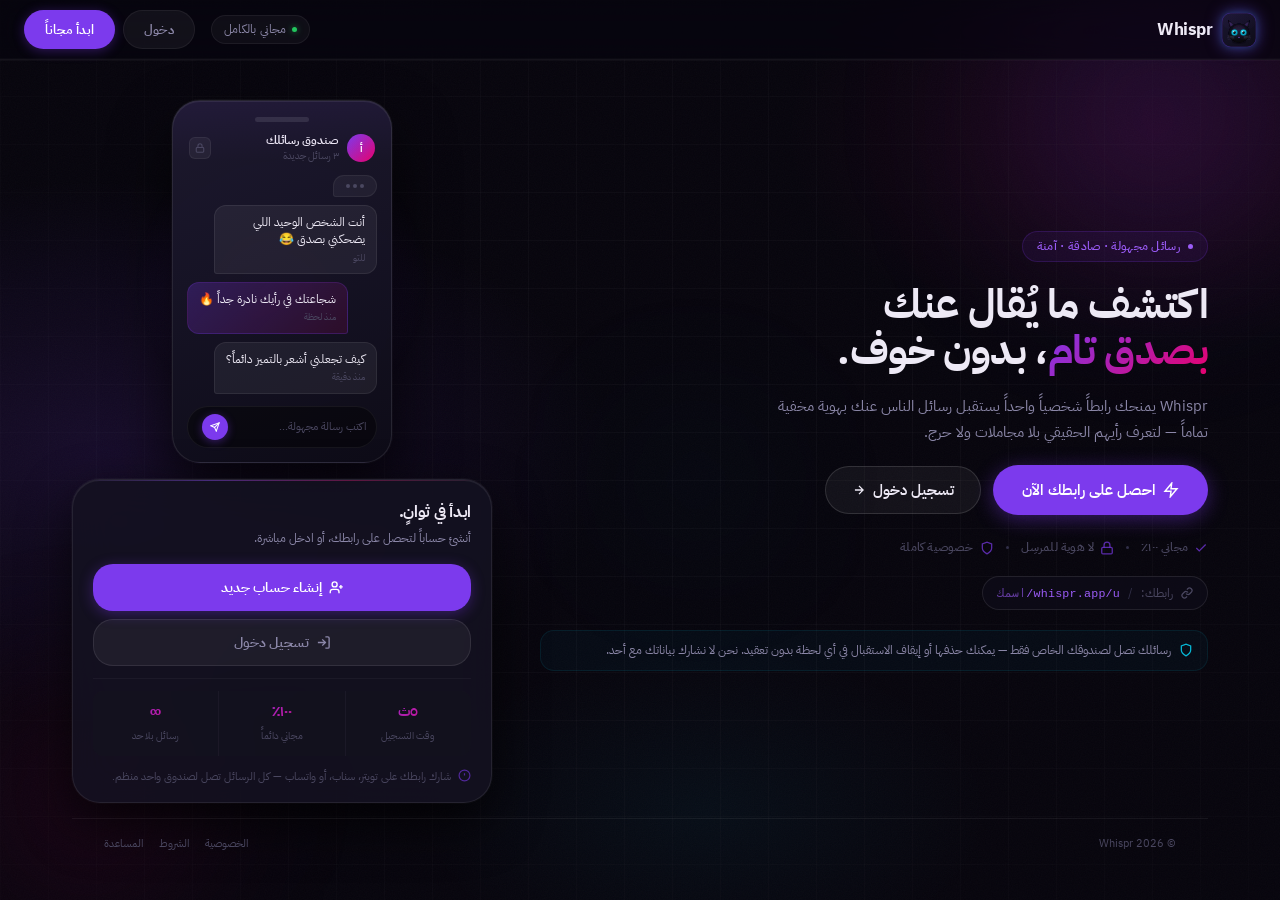
==== commit fafe62ef: "feat: replace logo icon with premium cat SVG icon matching brand palette" ====
--- a/landing.html
+++ b/landing.html
@@ -5,6 +5,8 @@
 <meta name="viewport" content="width=device-width,initial-scale=1.0"/>
 <title>Whispr — اكتشف ما يُقال عنك بصدق</title>
 <meta name="description" content="احصل على رابطك الشخصي وابدأ تلقّي رسائل مجهولة من أي شخص. سريع، آمن، ومجاني تماماً."/>
+<!-- Favicon as inline SVG cat -->
+<link rel="icon" href="data:image/svg+xml,%3Csvg xmlns='http://www.w3.org/2000/svg' viewBox='0 0 32 32'%3E%3Cdefs%3E%3CradialGradient id='bg' cx='50%25' cy='50%25' r='50%25'%3E%3Cstop offset='0%25' stop-color='%237c3aed'/%3E%3Cstop offset='100%25' stop-color='%23e8006c'/%3E%3C/radialGradient%3E%3CradialGradient id='eye' cx='50%25' cy='35%25' r='60%25'%3E%3Cstop offset='0%25' stop-color='%2300e5ff'/%3E%3Cstop offset='100%25' stop-color='%2306b6d4'/%3E%3C/radialGradient%3E%3C/defs%3E%3Crect width='32' height='32' rx='8' fill='%2307050d'/%3E%3Cellipse cx='16' cy='17' rx='9' ry='8' fill='%230e0c18'/%3E%3Cpolygon points='9,11 7,5 13,9' fill='%230e0c18'/%3E%3Cpolygon points='23,11 25,5 19,9' fill='%230e0c18'/%3E%3Ccircle cx='12' cy='16' r='3' fill='url(%23eye)'/%3E%3Ccircle cx='20' cy='16' r='3' fill='url(%23eye)'/%3E%3Ccircle cx='11.2' cy='15.2' r='1' fill='%23000'/%3E%3Ccircle cx='19.2' cy='15.2' r='1' fill='%23000'/%3E%3Ccircle cx='11.8' cy='14.8' r='.4' fill='white'/%3E%3Ccircle cx='19.8' cy='14.8' r='.4' fill='white'/%3E%3C/svg%3E" type="image/svg+xml"/>
 <link rel="preconnect" href="https://fonts.googleapis.com">
 <link rel="preconnect" href="https://fonts.gstatic.com" crossorigin>
 <link href="https://fonts.googleapis.com/css2?family=IBM+Plex+Sans+Arabic:wght@300;400;500;600;700&display=swap" rel="stylesheet">
@@ -133,17 +135,24 @@
   box-shadow:0 1px 0 rgba(255,255,255,.03),inset 0 -1px 0 rgba(255,255,255,.02);
   gap:var(--sp-4);
 }
+
+/* ── CAT LOGO MARK ── */
 .logo{display:flex;align-items:center;gap:10px;font-size:1.05rem;font-weight:700;letter-spacing:-.5px;flex-shrink:0;transition:opacity .2s var(--ease-smooth);}
 .logo:hover{opacity:.75;}
 .logo-mark{
-  width:32px;height:32px;
-  background:var(--g-main);
+  width:34px;height:34px;
   border-radius:var(--radius-sm);
   display:flex;align-items:center;justify-content:center;
-  box-shadow:0 2px 12px rgba(124,58,237,.4);
-  flex-shrink:0;position:relative;overflow:hidden;
-}
-.logo-mark::after{content:'';position:absolute;inset:0;background:linear-gradient(135deg,rgba(255,255,255,.15) 0%,transparent 60%);}
+  flex-shrink:0;position:relative;overflow:visible;
+  /* subtle violet glow behind the cat */
+  filter: drop-shadow(0 0 8px rgba(124,58,237,.5)) drop-shadow(0 0 3px rgba(6,182,212,.3));
+  transition: filter .25s var(--ease-smooth), transform .2s var(--ease-spring);
+}
+.logo:hover .logo-mark{
+  filter: drop-shadow(0 0 14px rgba(124,58,237,.75)) drop-shadow(0 0 6px rgba(6,182,212,.5));
+  transform: scale(1.06);
+}
+
 .nav-spacer{flex:1;}
 .nav-badge{
   display:flex;align-items:center;gap:6px;
@@ -404,11 +413,118 @@
 <header>
   <nav class="navbar" role="navigation" aria-label="التنقل الرئيسي">
     <a href="index.html" class="logo" aria-label="Whispr — الصفحة الرئيسية">
+
+      <!-- Premium Cat Logo Mark — hand-crafted SVG matching brand palette -->
       <span class="logo-mark" aria-hidden="true">
-        <svg width="18" height="18" viewBox="0 0 24 24" fill="none" stroke="white" stroke-width="2.2" stroke-linecap="round" stroke-linejoin="round">
-          <path d="M21 15a2 2 0 0 1-2 2H7l-4 4V5a2 2 0 0 1 2-2h14a2 2 0 0 1 2 2z"/>
+        <svg width="34" height="34" viewBox="0 0 34 34" fill="none" xmlns="http://www.w3.org/2000/svg">
+          <defs>
+            <!-- Background rounded square gradient -->
+            <linearGradient id="catBg" x1="0" y1="0" x2="34" y2="34" gradientUnits="userSpaceOnUse">
+              <stop offset="0%" stop-color="#1a1630"/>
+              <stop offset="100%" stop-color="#0e0c18"/>
+            </linearGradient>
+            <!-- Left eye glow gradient -->
+            <radialGradient id="eyeL" cx="40%" cy="35%" r="65%">
+              <stop offset="0%" stop-color="#67e8f9"/>
+              <stop offset="55%" stop-color="#06b6d4"/>
+              <stop offset="100%" stop-color="#0891b2"/>
+            </radialGradient>
+            <!-- Right eye glow gradient -->
+            <radialGradient id="eyeR" cx="40%" cy="35%" r="65%">
+              <stop offset="0%" stop-color="#67e8f9"/>
+              <stop offset="55%" stop-color="#06b6d4"/>
+              <stop offset="100%" stop-color="#0891b2"/>
+            </radialGradient>
+            <!-- Cat body gradient — deep ink with violet tint -->
+            <radialGradient id="catBody" cx="50%" cy="40%" r="55%">
+              <stop offset="0%" stop-color="#1e1a30"/>
+              <stop offset="100%" stop-color="#09070f"/>
+            </radialGradient>
+            <!-- Ear inner violet highlight -->
+            <linearGradient id="earInner" x1="0" y1="0" x2="1" y2="1">
+              <stop offset="0%" stop-color="#9b5cf7" stop-opacity="0.6"/>
+              <stop offset="100%" stop-color="#7c3aed" stop-opacity="0.2"/>
+            </linearGradient>
+            <!-- Eye glow filter -->
+            <filter id="eyeGlow" x="-60%" y="-60%" width="220%" height="220%">
+              <feGaussianBlur stdDeviation="1.2" result="blur"/>
+              <feMerge><feMergeNode in="blur"/><feMergeNode in="SourceGraphic"/></feMerge>
+            </filter>
+            <!-- Subtle body glow -->
+            <filter id="bodyGlow" x="-10%" y="-10%" width="120%" height="120%">
+              <feGaussianBlur stdDeviation="0.6" result="blur"/>
+              <feMerge><feMergeNode in="blur"/><feMergeNode in="SourceGraphic"/></feMerge>
+            </filter>
+            <!-- Clipping for rounded square -->
+            <clipPath id="roundedSquare">
+              <rect width="34" height="34" rx="9" ry="9"/>
+            </clipPath>
+          </defs>
+
+          <!-- Rounded square background -->
+          <rect width="34" height="34" rx="9" fill="url(#catBg)"/>
+          <!-- Subtle inner border glow -->
+          <rect width="34" height="34" rx="9" fill="none" stroke="rgba(124,58,237,0.25)" stroke-width="1"/>
+          <!-- Top gradient sheen -->
+          <rect width="34" height="16" rx="9" fill="url(#earInner)" opacity="0.08" clip-path="url(#roundedSquare)"/>
+
+          <!-- Left ear — sharp geometric triangle with rounded inner edge -->
+          <path d="M8.5 16 L6 7 L13.5 12.5 Z" fill="url(#catBody)" filter="url(#bodyGlow)"/>
+          <!-- Left ear inner highlight (violet rim) -->
+          <path d="M8.8 15 L7.2 8.5 L12.8 13 Z" fill="url(#earInner)" opacity="0.55"/>
+
+          <!-- Right ear -->
+          <path d="M25.5 16 L28 7 L20.5 12.5 Z" fill="url(#catBody)" filter="url(#bodyGlow)"/>
+          <!-- Right ear inner highlight -->
+          <path d="M25.2 15 L26.8 8.5 L21.2 13 Z" fill="url(#earInner)" opacity="0.55"/>
+
+          <!-- Main cat head — smooth ellipse -->
+          <ellipse cx="17" cy="20" rx="10.5" ry="9.5" fill="url(#catBody)" filter="url(#bodyGlow)"/>
+          <!-- Subtle forehead highlight -->
+          <ellipse cx="17" cy="15" rx="6" ry="3" fill="rgba(155,92,247,0.07)"/>
+
+          <!-- === LEFT EYE === -->
+          <!-- Outer glow ring -->
+          <circle cx="12.5" cy="19.5" r="3.6" fill="rgba(6,182,212,0.12)" filter="url(#eyeGlow)"/>
+          <!-- Eye white area (iris base) -->
+          <circle cx="12.5" cy="19.5" r="3" fill="url(#eyeL)"/>
+          <!-- Pupil -->
+          <ellipse cx="12.5" cy="19.5" rx="1.3" ry="1.6" fill="#040308"/>
+          <!-- Specular highlight main -->
+          <circle cx="11.8" cy="18.7" r="0.65" fill="rgba(255,255,255,0.92)"/>
+          <!-- Specular secondary (tiny) -->
+          <circle cx="13.4" cy="20.5" r="0.28" fill="rgba(255,255,255,0.55)"/>
+
+          <!-- === RIGHT EYE === -->
+          <!-- Outer glow ring -->
+          <circle cx="21.5" cy="19.5" r="3.6" fill="rgba(6,182,212,0.12)" filter="url(#eyeGlow)"/>
+          <!-- Eye iris -->
+          <circle cx="21.5" cy="19.5" r="3" fill="url(#eyeR)"/>
+          <!-- Pupil -->
+          <ellipse cx="21.5" cy="19.5" rx="1.3" ry="1.6" fill="#040308"/>
+          <!-- Specular highlight main -->
+          <circle cx="20.8" cy="18.7" r="0.65" fill="rgba(255,255,255,0.92)"/>
+          <!-- Specular secondary (tiny) -->
+          <circle cx="22.4" cy="20.5" r="0.28" fill="rgba(255,255,255,0.55)"/>
+
+          <!-- Nose — tiny upward triangle -->
+          <path d="M17 23.4 L15.9 25 L18.1 25 Z" fill="rgba(155,92,247,0.65)"/>
+
+          <!-- Whiskers left (3 lines, different lengths & angles) -->
+          <line x1="6" y1="23" x2="12" y2="23.8" stroke="rgba(139,135,168,0.35)" stroke-width="0.6" stroke-linecap="round"/>
+          <line x1="5.5" y1="24.8" x2="11.8" y2="24.5" stroke="rgba(139,135,168,0.28)" stroke-width="0.6" stroke-linecap="round"/>
+          <line x1="6.2" y1="26.5" x2="12" y2="25.5" stroke="rgba(139,135,168,0.2)" stroke-width="0.55" stroke-linecap="round"/>
+
+          <!-- Whiskers right -->
+          <line x1="28" y1="23" x2="22" y2="23.8" stroke="rgba(139,135,168,0.35)" stroke-width="0.6" stroke-linecap="round"/>
+          <line x1="28.5" y1="24.8" x2="22.2" y2="24.5" stroke="rgba(139,135,168,0.28)" stroke-width="0.6" stroke-linecap="round"/>
+          <line x1="27.8" y1="26.5" x2="22" y2="25.5" stroke="rgba(139,135,168,0.2)" stroke-width="0.55" stroke-linecap="round"/>
+
+          <!-- Bottom chin subtle gradient fade -->
+          <ellipse cx="17" cy="28.5" rx="7" ry="2.5" fill="rgba(7,5,13,0.5)"/>
         </svg>
       </span>
+
       <span class="logo-text">Whispr</span>
     </a>
     <div class="nav-spacer"></div>
